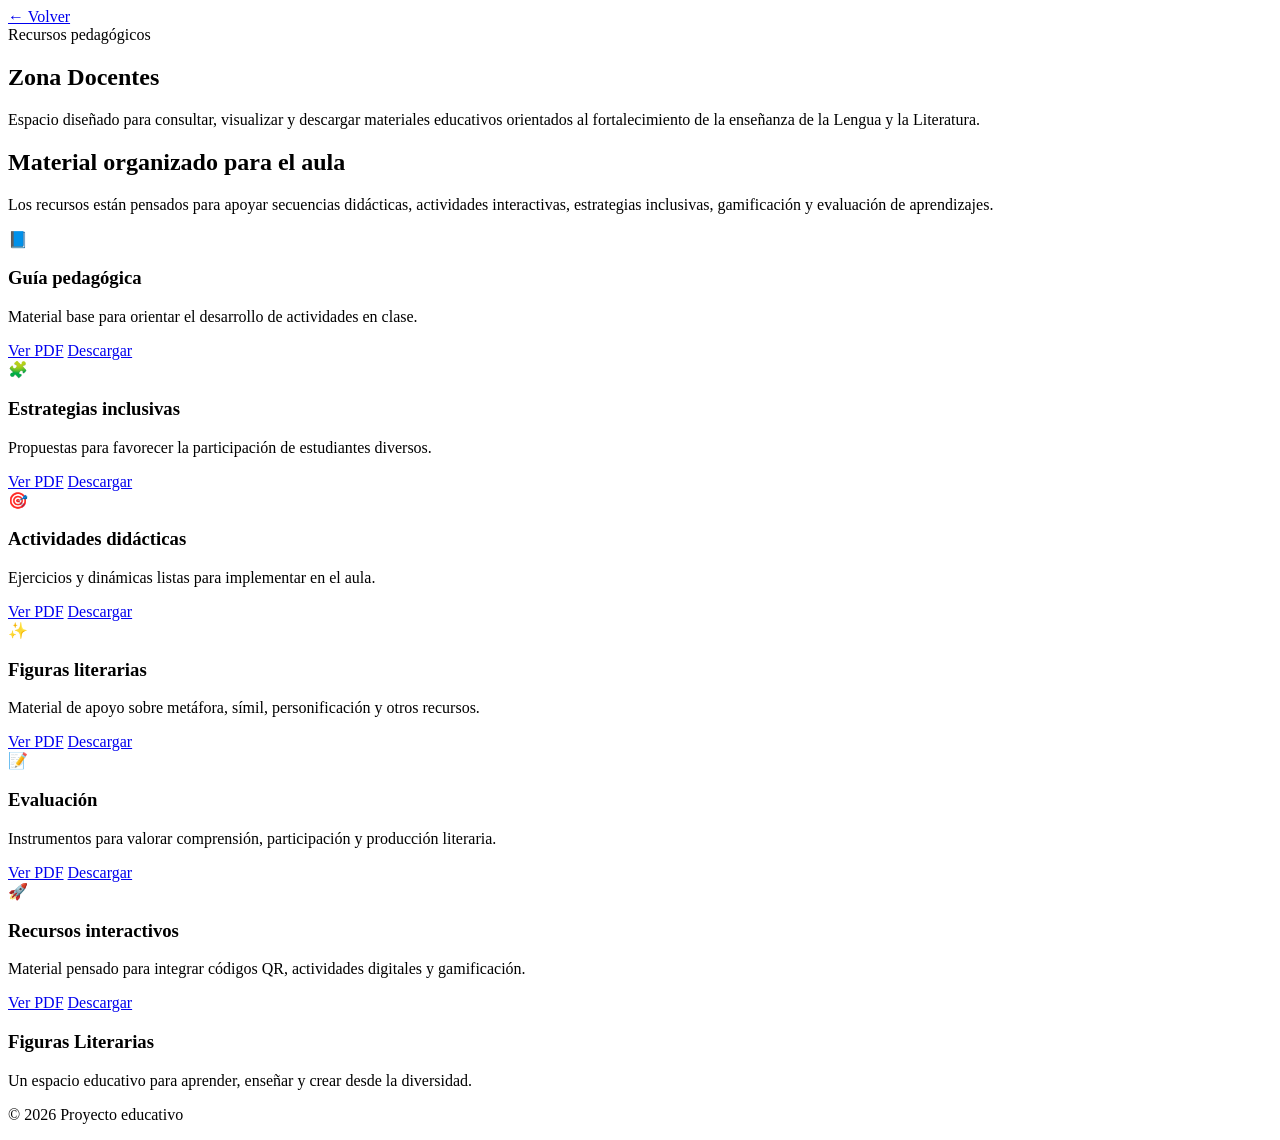
==== docentes.html @ 633327ca "Create docentes.html" ====
<!DOCTYPE html>
<html lang="es">
<head>
  <meta charset="UTF-8">
  <meta name="viewport" content="width=device-width, initial-scale=1.0">
  <title>Zona Docentes</title>
  <link rel="stylesheet" href="docentes.css">
</head>
<body>

  <header class="docentes-header">
    <a href="index.html" class="btn-volver">← Volver</a>
  </header>

  <main class="docentes-container">

    <section class="hero-docentes">
      <span class="etiqueta">Recursos pedagógicos</span>
      <h1>Zona Docentes</h1>
      <p>
        Espacio diseñado para consultar, visualizar y descargar materiales educativos
        orientados al fortalecimiento de la enseñanza de la Lengua y la Literatura.
      </p>
    </section>

    <section class="resumen-guia">
      <div>
        <h2>Material organizado para el aula</h2>
        <p>
          Los recursos están pensados para apoyar secuencias didácticas, actividades interactivas,
          estrategias inclusivas, gamificación y evaluación de aprendizajes.
        </p>
      </div>
    </section>

    <section class="recursos-grid">

      <article class="recurso-card">
        <div class="icono">📘</div>
        <h3>Guía pedagógica</h3>
        <p>Material base para orientar el desarrollo de actividades en clase.</p>
        <div class="acciones">
          <a href="archivos/guia-pedagogica.pdf" target="_blank">Ver PDF</a>
          <a href="archivos/guia-pedagogica.pdf" download>Descargar</a>
        </div>
      </article>

      <article class="recurso-card">
        <div class="icono">🧩</div>
        <h3>Estrategias inclusivas</h3>
        <p>Propuestas para favorecer la participación de estudiantes diversos.</p>
        <div class="acciones">
          <a href="archivos/estrategias-inclusivas.pdf" target="_blank">Ver PDF</a>
          <a href="archivos/estrategias-inclusivas.pdf" download>Descargar</a>
        </div>
      </article>

      <article class="recurso-card">
        <div class="icono">🎯</div>
        <h3>Actividades didácticas</h3>
        <p>Ejercicios y dinámicas listas para implementar en el aula.</p>
        <div class="acciones">
          <a href="archivos/actividades.pdf" target="_blank">Ver PDF</a>
          <a href="archivos/actividades.pdf" download>Descargar</a>
        </div>
      </article>

      <article class="recurso-card">
        <div class="icono">✨</div>
        <h3>Figuras literarias</h3>
        <p>Material de apoyo sobre metáfora, símil, personificación y otros recursos.</p>
        <div class="acciones">
          <a href="archivos/figuras-literarias.pdf" target="_blank">Ver PDF</a>
          <a href="archivos/figuras-literarias.pdf" download>Descargar</a>
        </div>
      </article>

      <article class="recurso-card">
        <div class="icono">📝</div>
        <h3>Evaluación</h3>
        <p>Instrumentos para valorar comprensión, participación y producción literaria.</p>
        <div class="acciones">
          <a href="archivos/evaluacion.pdf" target="_blank">Ver PDF</a>
          <a href="archivos/evaluacion.pdf" download>Descargar</a>
        </div>
      </article>

      <article class="recurso-card destacado">
        <div class="icono">🚀</div>
        <h3>Recursos interactivos</h3>
        <p>Material pensado para integrar códigos QR, actividades digitales y gamificación.</p>
        <div class="acciones">
          <a href="archivos/recursos-interactivos.pdf" target="_blank">Ver PDF</a>
          <a href="archivos/recursos-interactivos.pdf" download>Descargar</a>
        </div>
      </article>

    </section>

  </main>

  <footer class="footer">
    <h3>Figuras Literarias</h3>
    <p>Un espacio educativo para aprender, enseñar y crear desde la diversidad.</p>
    <p class="footer-copy">© 2026 Proyecto educativo</p>
  </footer>

</body>
</html>
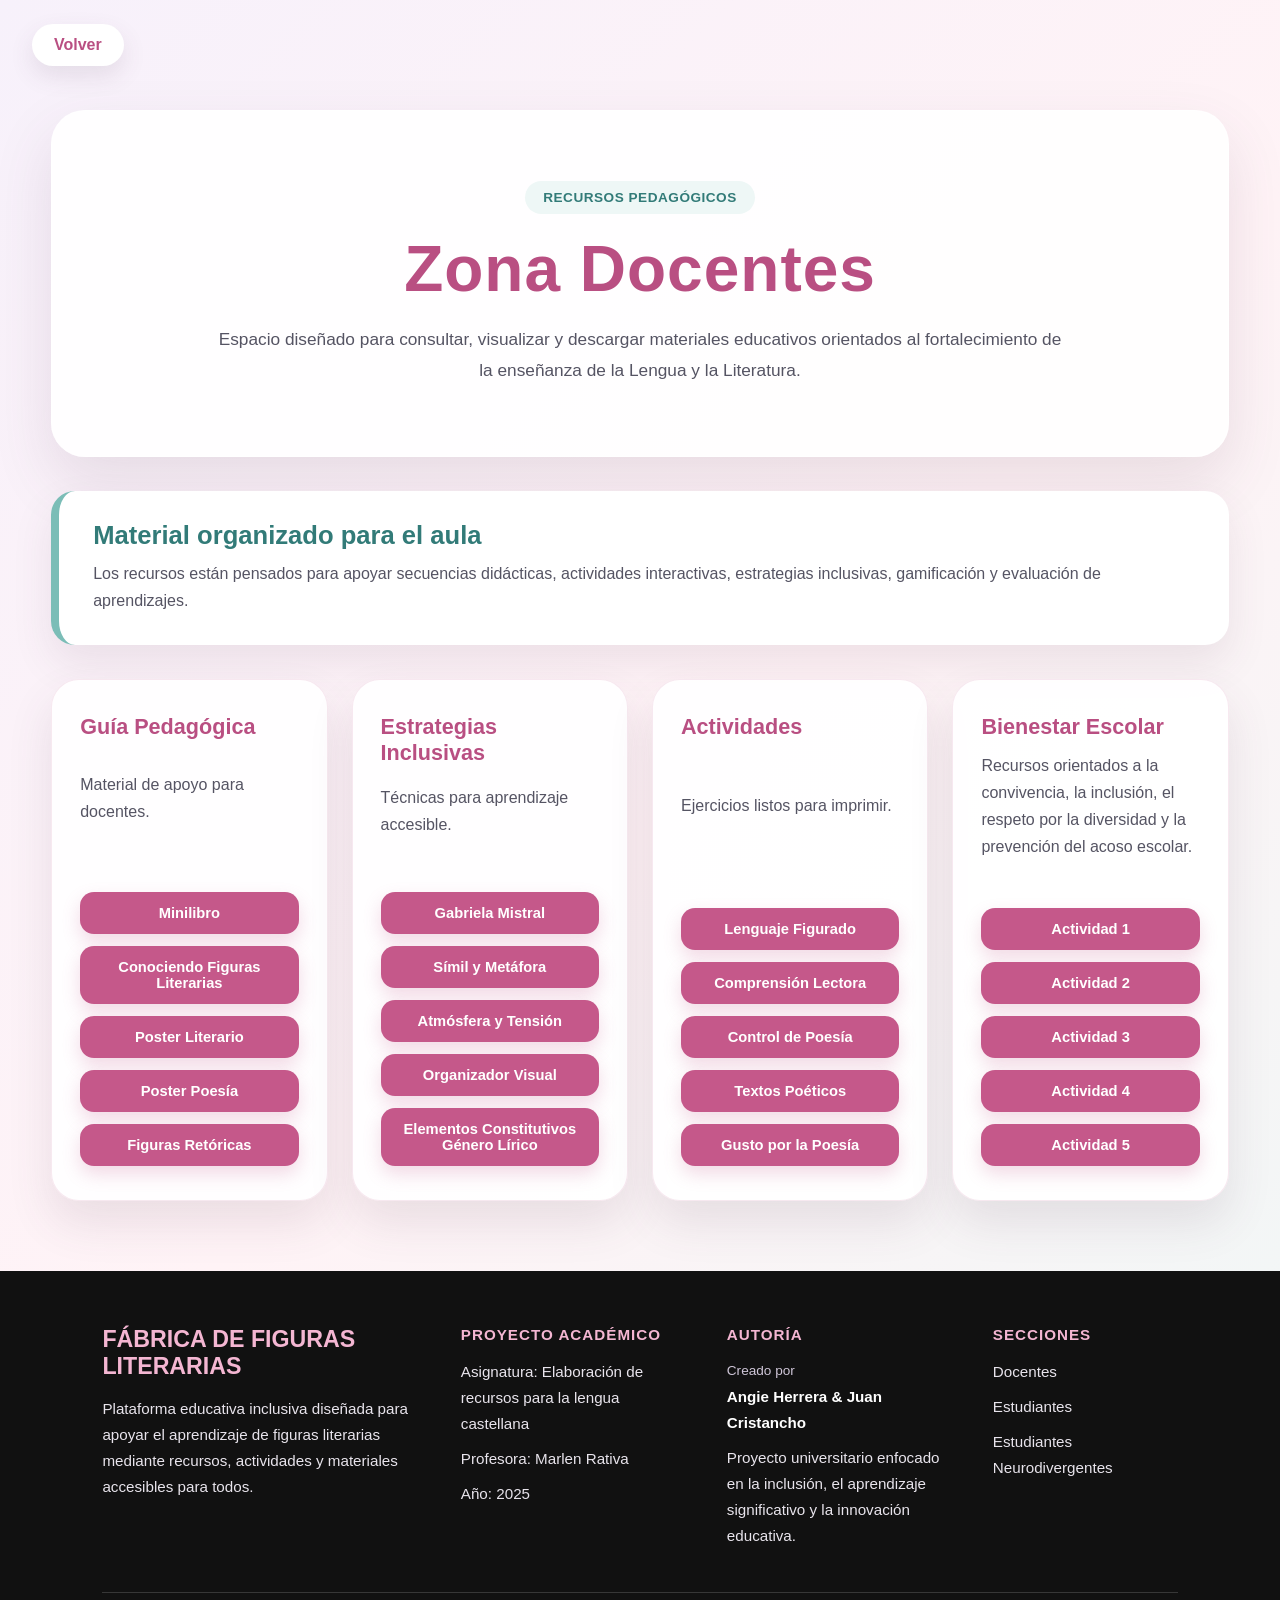
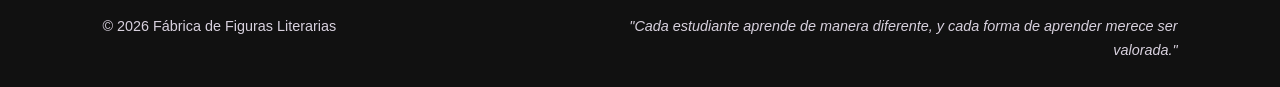
==== commit f11e4f8d: "Update docentes.html" ====
--- a/docentes.html
+++ b/docentes.html
@@ -4,12 +4,12 @@
   <meta charset="UTF-8">
   <meta name="viewport" content="width=device-width, initial-scale=1.0">
   <title>Zona Docentes</title>
-  <link rel="stylesheet" href="docentes.css">
+  <link rel="stylesheet" href="css/docentes.css">
 </head>
 <body>
 
   <header class="docentes-header">
-    <a href="index.html" class="btn-volver">← Volver</a>
+    <a href="index.html" class="btn-volver">Volver</a>
   </header>
 
   <main class="docentes-container">
@@ -32,78 +32,142 @@
         </p>
       </div>
     </section>
-
     <section class="recursos-grid">
 
-      <article class="recurso-card">
-        <div class="icono">📘</div>
-        <h3>Guía pedagógica</h3>
-        <p>Material base para orientar el desarrollo de actividades en clase.</p>
-        <div class="acciones">
-          <a href="archivos/guia-pedagogica.pdf" target="_blank">Ver PDF</a>
-          <a href="archivos/guia-pedagogica.pdf" download>Descargar</a>
+  <article class="recurso-card">
+    <h3>Guía Pedagógica</h3>
+    <p>Material de apoyo para docentes.</p>
+
+    <div class="lista-recursos">
+      <a href="archivos/minilibro.pdf" target="_blank">Minilibro</a>
+      <a href="archivos/conociendo-figuras-literarias.pdf" target="_blank">Conociendo Figuras Literarias</a>
+      <a href="archivos/poster-literario.pdf" target="_blank">Poster Literario</a>
+      <a href="archivos/poster-poesia.pdf" target="_blank">Poster Poesía</a>
+      <a href="archivos/figuras-retoricas.pdf" target="_blank">Figuras Retóricas</a>
+    </div>
+  </article>
+
+  <article class="recurso-card">
+    <h3>Estrategias Inclusivas</h3>
+    <p>Técnicas para aprendizaje accesible.</p>
+
+    <div class="lista-recursos">
+      <a href="archivos/gabriela-mistral.pdf" target="_blank">Gabriela Mistral</a>
+      <a href="archivos/simil-y-metafora.pdf" target="_blank">Símil y Metáfora</a>
+      <a href="archivos/atmosfera-y-tension.pdf" target="_blank">Atmósfera y Tensión</a>
+      <a href="archivos/organizador-visual.pdf" target="_blank">Organizador Visual</a>
+      <a href="archivos/elementos-genero-lirico.pdf" target="_blank">Elementos Constitutivos Género Lírico</a>
+    </div>
+  </article>
+
+  <article class="recurso-card">
+    <h3>Actividades</h3>
+    <p>Ejercicios listos para imprimir.</p>
+
+    <div class="lista-recursos">
+      <a href="archivos/lenguaje-figurado.pdf" target="_blank">Lenguaje Figurado</a>
+      <a href="archivos/comprension-lectora.pdf" target="_blank">Comprensión Lectora</a>
+      <a href="archivos/control-de-poesia.pdf" target="_blank">Control de Poesía</a>
+      <a href="archivos/textos-poeticos.pdf" target="_blank">Textos Poéticos</a>
+      <a href="archivos/gusto-por-la-poesia.pdf" target="_blank">Gusto por la Poesía</a>
+    </div>
+  </article>
+  <article class="recurso-card">
+    <h3>Bienestar Escolar</h3>
+    <p>
+        Recursos orientados a la convivencia, la inclusión,
+        el respeto por la diversidad y la prevención del acoso escolar.
+    </p>
+
+    <div class="lista-recursos">
+        <a href="#">Actividad 1</a>
+        <a href="#">Actividad 2</a>
+        <a href="#">Actividad 3</a>
+        <a href="#">Actividad 4</a>
+        <a href="#">Actividad 5</a>
+    </div>
+</article>
+
+</section>
+
+    </main>
+
+<footer class="footer-pro">
+
+    <div class="footer-container">
+
+        <div class="footer-column footer-main">
+
+            <h3>FÁBRICA DE FIGURAS LITERARIAS</h3>
+
+            <p>
+                Plataforma educativa inclusiva diseñada para apoyar
+                el aprendizaje de figuras literarias mediante recursos,
+                actividades y materiales accesibles para todos.
+            </p>
+
         </div>
-      </article>
 
-      <article class="recurso-card">
-        <div class="icono">🧩</div>
-        <h3>Estrategias inclusivas</h3>
-        <p>Propuestas para favorecer la participación de estudiantes diversos.</p>
-        <div class="acciones">
-          <a href="archivos/estrategias-inclusivas.pdf" target="_blank">Ver PDF</a>
-          <a href="archivos/estrategias-inclusivas.pdf" download>Descargar</a>
+        <div class="footer-column">
+
+            <h4>PROYECTO ACADÉMICO</h4>
+
+            <p>Asignatura: Elaboración de recursos para la lengua castellana</p>
+
+            <p>Profesora: Marlen Rativa</p>
+
+            <p>Año: 2025</p>
+
         </div>
-      </article>
 
-      <article class="recurso-card">
-        <div class="icono">🎯</div>
-        <h3>Actividades didácticas</h3>
-        <p>Ejercicios y dinámicas listas para implementar en el aula.</p>
-        <div class="acciones">
-          <a href="archivos/actividades.pdf" target="_blank">Ver PDF</a>
-          <a href="archivos/actividades.pdf" download>Descargar</a>
+        <div class="footer-column">
+
+            <h4>AUTORÍA</h4>
+
+            <p class="footer-label">Creado por</p>
+
+            <p class="authors">
+                Angie Herrera & Juan Cristancho
+            </p>
+
+            <p>
+                
+                Proyecto universitario enfocado en la inclusión,
+                el aprendizaje significativo y la innovación educativa.
+            </p>
+
         </div>
-      </article>
 
-      <article class="recurso-card">
-        <div class="icono">✨</div>
-        <h3>Figuras literarias</h3>
-        <p>Material de apoyo sobre metáfora, símil, personificación y otros recursos.</p>
-        <div class="acciones">
-          <a href="archivos/figuras-literarias.pdf" target="_blank">Ver PDF</a>
-          <a href="archivos/figuras-literarias.pdf" download>Descargar</a>
+        <div class="footer-column">
+
+            <h4>SECCIONES</h4>
+
+            <a href="docentes.html">Docentes</a>
+
+            <a href="estudiantes.html">Estudiantes</a>
+
+            <a href="neurodivergente.html">
+                Estudiantes Neurodivergentes
+            </a>
+
         </div>
-      </article>
 
-      <article class="recurso-card">
-        <div class="icono">📝</div>
-        <h3>Evaluación</h3>
-        <p>Instrumentos para valorar comprensión, participación y producción literaria.</p>
-        <div class="acciones">
-          <a href="archivos/evaluacion.pdf" target="_blank">Ver PDF</a>
-          <a href="archivos/evaluacion.pdf" download>Descargar</a>
-        </div>
-      </article>
+    </div>
 
-      <article class="recurso-card destacado">
-        <div class="icono">🚀</div>
-        <h3>Recursos interactivos</h3>
-        <p>Material pensado para integrar códigos QR, actividades digitales y gamificación.</p>
-        <div class="acciones">
-          <a href="archivos/recursos-interactivos.pdf" target="_blank">Ver PDF</a>
-          <a href="archivos/recursos-interactivos.pdf" download>Descargar</a>
-        </div>
-      </article>
+    <div class="footer-bottom">
 
-    </section>
+        <p>
+            © 2026 Fábrica de Figuras Literarias
+        </p>
 
-  </main>
+        <p>
+            "Cada estudiante aprende de manera diferente, y cada forma de aprender merece ser valorada."
+        </p>
 
-  <footer class="footer">
-    <h3>Figuras Literarias</h3>
-    <p>Un espacio educativo para aprender, enseñar y crear desde la diversidad.</p>
-    <p class="footer-copy">© 2026 Proyecto educativo</p>
-  </footer>
+    </div>
+
+</footer>
+
 
 </body>
 </html>
--- a/css/docentes.css
+++ b/css/docentes.css
@@ -0,0 +1,324 @@
+* {
+  margin: 0;
+  padding: 0;
+  box-sizing: border-box;
+}
+
+body {
+  font-family: 'Segoe UI', sans-serif;
+  background: linear-gradient(135deg, #f7f1fb, #fff3f6, #eef7f6);
+  color: #34343f;
+  min-height: 100vh;
+}
+
+.docentes-header {
+  padding: 24px 32px;
+}
+
+.btn-volver {
+  display: inline-block;
+  text-decoration: none;
+  background: #ffffff;
+  color: #b94f82;
+  padding: 12px 22px;
+  border-radius: 999px;
+  font-weight: 700;
+  box-shadow: 0 10px 25px rgba(88, 62, 91, 0.12);
+  transition: all 0.3s ease;
+}
+
+.btn-volver:hover {
+  transform: translateY(-3px);
+  background: #b94f82;
+  color: #ffffff;
+}
+
+.docentes-container {
+  width: min(1180px, 92%);
+  margin: 20px auto 70px;
+}
+
+.hero-docentes {
+  background: rgba(255, 255, 255, 0.88);
+  border-radius: 34px;
+  padding: 70px 50px;
+  text-align: center;
+  box-shadow: 0 25px 60px rgba(91, 63, 89, 0.13);
+  border: 1px solid rgba(255, 255, 255, 0.8);
+}
+
+.etiqueta {
+  display: inline-block;
+  background: #eef7f6;
+  color: #327b78;
+  padding: 9px 18px;
+  border-radius: 999px;
+  font-size: 0.85rem;
+  font-weight: 800;
+  margin-bottom: 18px;
+  letter-spacing: 0.5px;
+  text-transform: uppercase;
+}
+
+.hero-docentes h1 {
+  font-size: clamp(2.3rem, 5vw, 4.4rem);
+  color: #b94f82;
+  margin-bottom: 18px;
+  letter-spacing: 1px;
+}
+
+.hero-docentes p {
+  max-width: 850px;
+  margin: 0 auto;
+  font-size: 1.08rem;
+  line-height: 1.8;
+  color: #555463;
+}
+
+.resumen-guia {
+  margin: 34px 0;
+  background: #ffffff;
+  border-left: 8px solid #7bbdb7;
+  border-radius: 24px;
+  padding: 30px 34px;
+  box-shadow: 0 18px 40px rgba(91, 63, 89, 0.1);
+}
+
+.resumen-guia h2 {
+  color: #327b78;
+  margin-bottom: 10px;
+  font-size: 1.6rem;
+}
+
+.resumen-guia p {
+  color: #555463;
+  line-height: 1.7;
+}
+
+.recursos-grid {
+  display: grid;
+  grid-template-columns: repeat(4, 1fr);
+  gap: 24px;
+}
+
+.recurso-card {
+  background: rgba(255, 255, 255, 0.92);
+  border-radius: 28px;
+  padding: 34px 28px;
+  min-height: 310px;
+  display: flex;
+  flex-direction: column;
+  justify-content: space-between;
+  box-shadow: 0 22px 45px rgba(91, 63, 89, 0.12);
+  border: 1px solid rgba(185, 79, 130, 0.12);
+  transition: all 0.3s ease;
+}
+
+.recurso-card:hover {
+  transform: translateY(-8px);
+  box-shadow: 0 28px 55px rgba(91, 63, 89, 0.18);
+  border-color: rgba(185, 79, 130, 0.35);
+}
+
+.recurso-card.destacado {
+  background: linear-gradient(145deg, #ffffff, #eef7f6);
+  border: 1px solid rgba(50, 123, 120, 0.25);
+}
+
+.icono {
+  width: 58px;
+  height: 58px;
+  display: grid;
+  place-items: center;
+  background: #fff3f6;
+  border-radius: 18px;
+  font-size: 1.9rem;
+  margin-bottom: 18px;
+}
+
+.recurso-card h3 {
+  color: #b94f82;
+  font-size: 1.35rem;
+  margin-bottom: 12px;
+}
+
+.recurso-card p {
+  color: #555463;
+  line-height: 1.7;
+  margin-bottom: 26px;
+}
+
+.acciones {
+  display: flex;
+  gap: 12px;
+  flex-wrap: wrap;
+}
+
+.acciones a {
+  flex: 1;
+  text-align: center;
+  text-decoration: none;
+  background: #b94f82;
+  color: white;
+  padding: 12px 14px;
+  border-radius: 14px;
+  font-weight: 800;
+  font-size: 0.9rem;
+  transition: all 0.3s ease;
+}
+
+.acciones a:nth-child(2) {
+  background: #327b78;
+}
+
+.acciones a:hover {
+  transform: translateY(-3px);
+  filter: brightness(1.08);
+}
+
+@media (max-width: 1100px) {
+  .recursos-grid {
+    grid-template-columns: repeat(2, 1fr);
+  }
+}
+
+@media (max-width: 650px) {
+  .recursos-grid {
+    grid-template-columns: 1fr;
+  }
+}
+
+.footer-pro {
+  background: #111111;
+  color: #ffffff;
+  padding: 55px 8% 25px;
+  margin-top: 70px;
+}
+
+.footer-container {
+  display: grid;
+  grid-template-columns: 1.4fr 1fr 1fr 0.8fr;
+  gap: 35px;
+  max-width: 1200px;
+  margin: 0 auto;
+}
+
+.footer-column h3 {
+  color: #f4b6d2;
+  font-size: 1.45rem;
+  margin-bottom: 16px;
+}
+
+.footer-column h4 {
+  color: #f4b6d2;
+  font-size: 0.95rem;
+  margin-bottom: 16px;
+  letter-spacing: 1px;
+}
+
+.footer-column p,
+.footer-column a {
+  color: #e8e4ec;
+  font-size: 0.95rem;
+  line-height: 1.7;
+  margin-bottom: 9px;
+}
+
+.footer-column a {
+  display: block;
+  text-decoration: none;
+  transition: 0.3s ease;
+}
+
+.footer-column a:hover {
+  color: #ffffff;
+  transform: translateX(5px);
+}
+
+.footer-main p {
+  max-width: 360px;
+}
+
+.footer-label {
+  color: #cfc6d8 !important;
+  font-size: 0.85rem !important;
+  margin-bottom: 2px !important;
+}
+
+.authors {
+  color: #ffffff !important;
+  font-weight: 800;
+}
+
+.footer-bottom {
+  max-width: 1200px;
+  margin: 35px auto 0;
+  padding-top: 22px;
+  border-top: 1px solid rgba(255, 255, 255, 0.16);
+  display: flex;
+  justify-content: space-between;
+  gap: 24px;
+}
+
+.footer-bottom p {
+  color: #d8d1de;
+  font-size: 0.9rem;
+  line-height: 1.6;
+}
+
+.footer-bottom p:last-child {
+  max-width: 560px;
+  text-align: right;
+  font-style: italic;
+}
+
+@media (max-width: 950px) {
+  .footer-container {
+    grid-template-columns: repeat(2, 1fr);
+    
+  }
+
+  .footer-bottom {
+    flex-direction: column;
+  }
+
+  .footer-bottom p:last-child {
+    text-align: left;
+  }
+}
+
+@media (max-width: 620px) {
+  .footer-pro {
+    padding: 45px 7% 24px;
+  }
+
+  .footer-container {
+    grid-template-columns: 1fr;
+  }
+}
+
+.lista-recursos {
+  display: flex;
+  flex-direction: column;
+  gap: 12px;
+  margin-top: 22px;
+}
+
+.lista-recursos a {
+  display: block;
+  text-align: center;
+  text-decoration: none;
+  background: #c5588a;
+  color: #ffffff;
+  padding: 13px 16px;
+  border-radius: 14px;
+  font-weight: 800;
+  font-size: 0.92rem;
+  box-shadow: 0 8px 18px rgba(197, 88, 138, 0.22);
+  transition: all 0.3s ease;
+}
+
+.lista-recursos a:hover {
+  background: #a94774;
+  transform: translateY(-3px);
+}
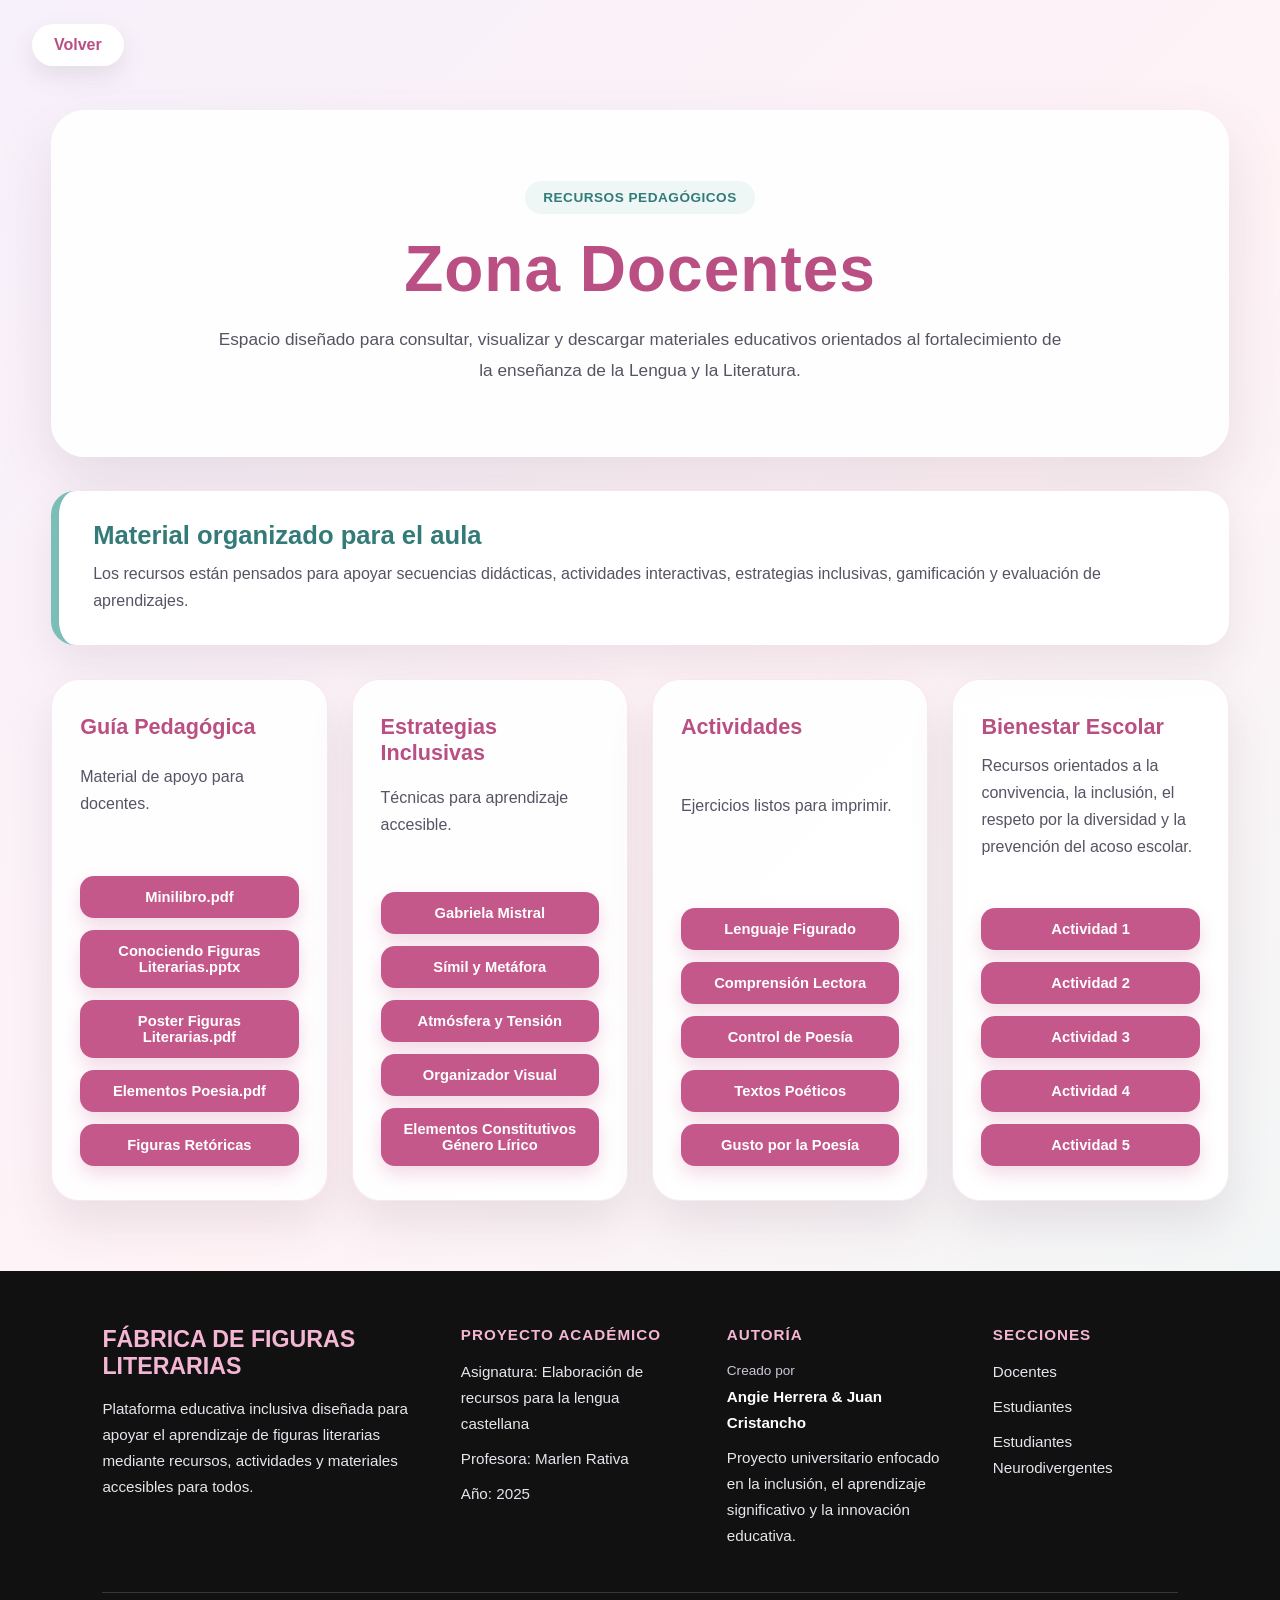
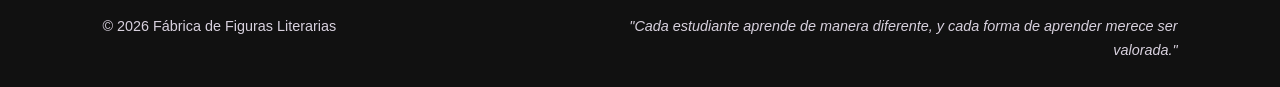
==== commit 5cfcd054: "Update docentes.html" ====
--- a/docentes.html
+++ b/docentes.html
@@ -39,11 +39,11 @@
     <p>Material de apoyo para docentes.</p>
 
     <div class="lista-recursos">
-      <a href="archivos/minilibro.pdf" target="_blank">Minilibro</a>
-      <a href="archivos/conociendo-figuras-literarias.pdf" target="_blank">Conociendo Figuras Literarias</a>
-      <a href="archivos/poster-literario.pdf" target="_blank">Poster Literario</a>
-      <a href="archivos/poster-poesia.pdf" target="_blank">Poster Poesía</a>
-      <a href="archivos/figuras-retoricas.pdf" target="_blank">Figuras Retóricas</a>
+      <a href="recursos/docentes/minilibro-lenguaje-figurado.pdf" target="_blank">Minilibro.pdf</a>
+      <a href="recursos/docentes/conociendo-figuras-literarias.pptx" target="_blank">Conociendo Figuras Literarias.pptx</a>
+      <a href="recursos/docentes/las-figuras-literarias-poster.pdf" target="_blank">Poster Figuras Literarias.pdf</a>
+      <a href="recursos/docentes/poster-elementos-de-la-poesia.pdf" target="_blank">Elementos Poesia.pdf</a>
+      <a href="recursos/docentes/posters-las-figuras-retoricas.pdf" target="_blank">Figuras Retóricas</a>
     </div>
   </article>
 
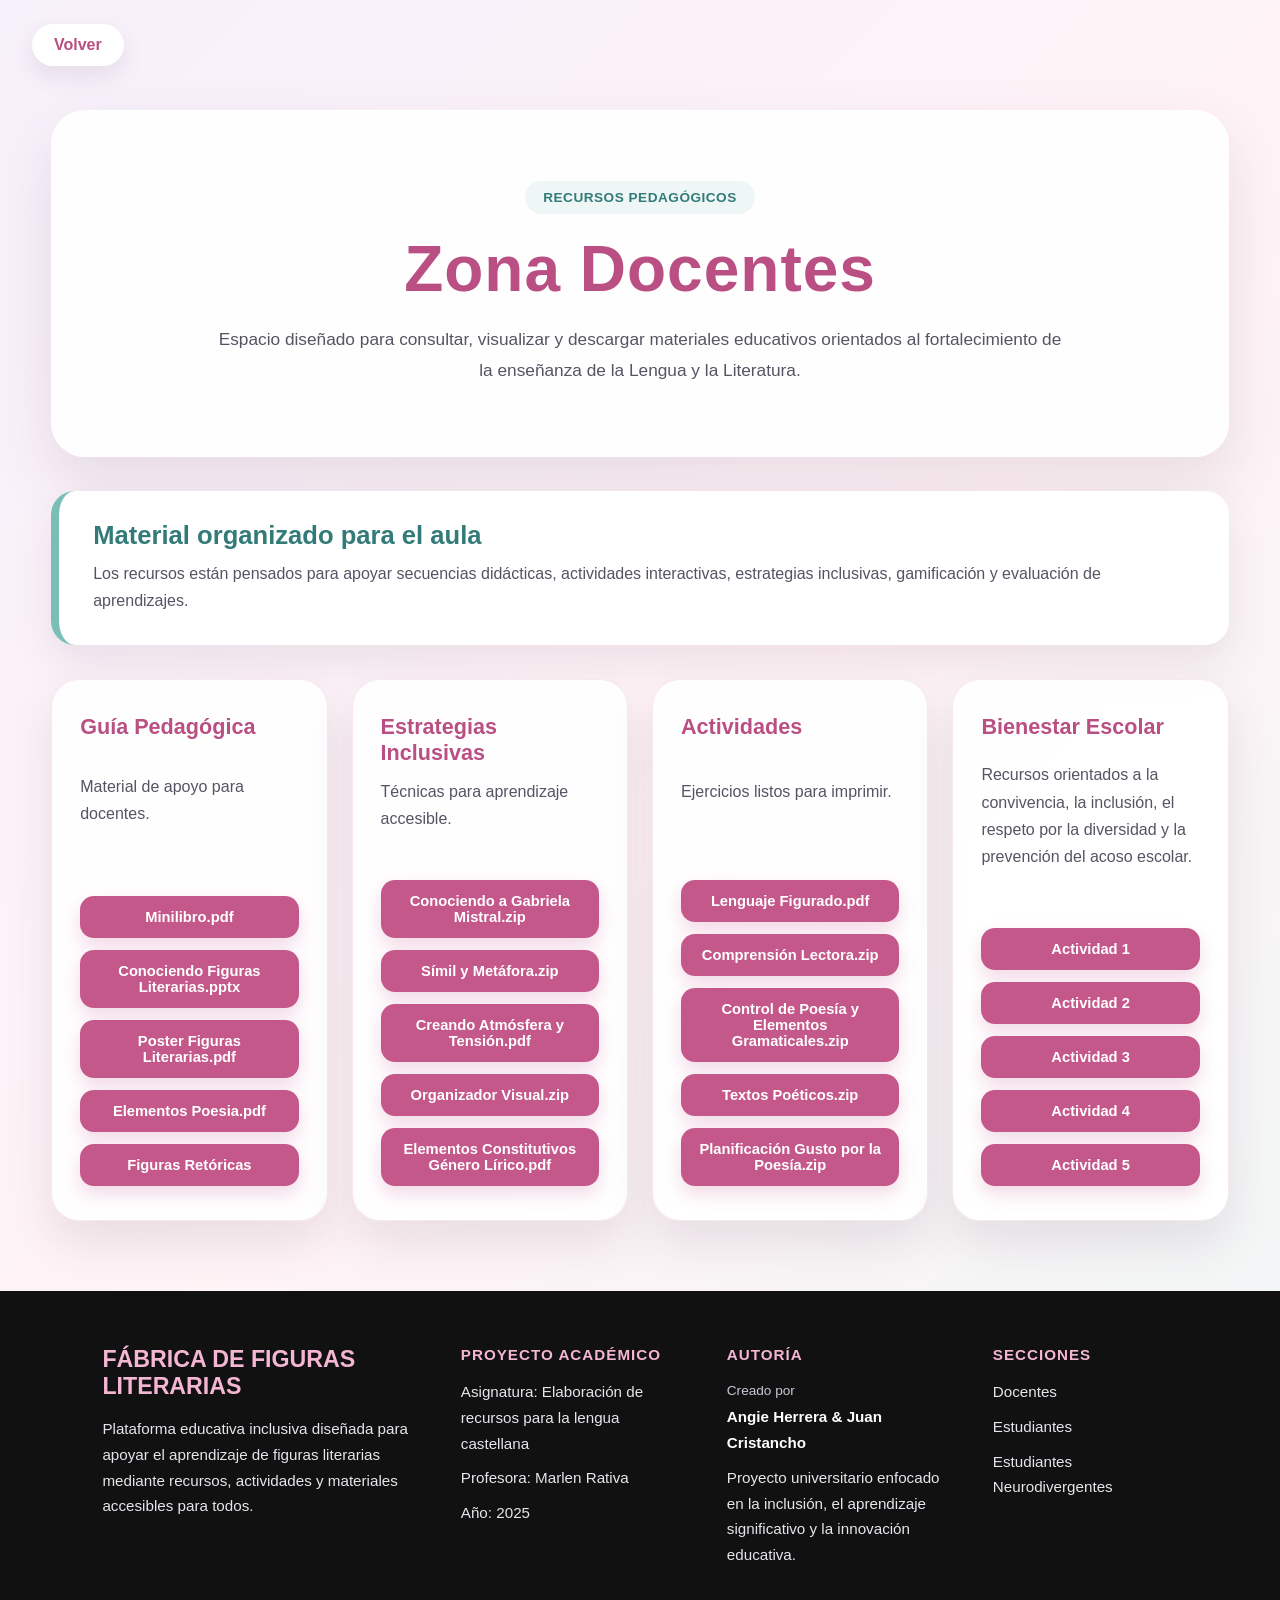
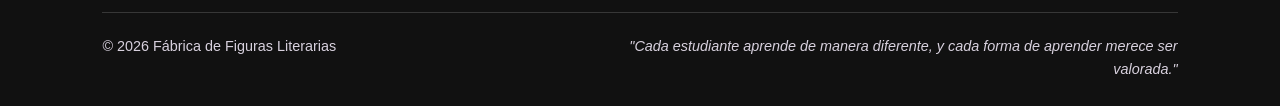
==== commit a690928e: "Update docentes.html" ====
--- a/docentes.html
+++ b/docentes.html
@@ -52,11 +52,11 @@
     <p>Técnicas para aprendizaje accesible.</p>
 
     <div class="lista-recursos">
-      <a href="archivos/gabriela-mistral.pdf" target="_blank">Gabriela Mistral</a>
-      <a href="archivos/simil-y-metafora.pdf" target="_blank">Símil y Metáfora</a>
-      <a href="archivos/atmosfera-y-tension.pdf" target="_blank">Atmósfera y Tensión</a>
-      <a href="archivos/organizador-visual.pdf" target="_blank">Organizador Visual</a>
-      <a href="archivos/elementos-genero-lirico.pdf" target="_blank">Elementos Constitutivos Género Lírico</a>
+      <a href="recursos/docentes/GT-conociendo-a-gabriela-mistral.zip" target="_blank">Conociendo a Gabriela Mistral.zip</a>
+      <a href="recursos/docentes/GT-simil-y-metafora.zip" target="_blank">Símil y Metáfora.zip</a>
+      <a href="recursos/docentes/GT-diferenciada-creacion-de-atmosfera-y-tension.pdf" target="_blank">Creando Atmósfera y Tensión.pdf</a>
+      <a href="recursos/docentes/organizador-visual.zip" target="_blank">Organizador Visual.zip</a>
+      <a href="recursos/docentes/ticket-de-salida-elementos-constitutivos-genero-lirico.pdf" target="_blank">Elementos Constitutivos Género Lírico.pdf</a>
     </div>
   </article>
 
@@ -65,11 +65,11 @@
     <p>Ejercicios listos para imprimir.</p>
 
     <div class="lista-recursos">
-      <a href="archivos/lenguaje-figurado.pdf" target="_blank">Lenguaje Figurado</a>
-      <a href="archivos/comprension-lectora.pdf" target="_blank">Comprensión Lectora</a>
-      <a href="archivos/control-de-poesia.pdf" target="_blank">Control de Poesía</a>
-      <a href="archivos/textos-poeticos.pdf" target="_blank">Textos Poéticos</a>
-      <a href="archivos/gusto-por-la-poesia.pdf" target="_blank">Gusto por la Poesía</a>
+      <a href="recursos/docentes/beginning-asking-questions.zip" target="_blank">Lenguaje Figurado.pdf</a>
+      <a href="recursos/docentes/comprension-de-lectura-figuras-literarias-poesia.zip" target="_blank">Comprensión Lectora.zip</a>
+      <a href="recursos/docentes/-control-poesia-y-elementos-gramaticales.zip" target="_blank">Control de Poesía y Elementos Gramaticales.zip</a>
+      <a href="recursos/docentes/pack-lenguaje-textos-poeticos-.zip" target="_blank">Textos Poéticos.zip</a>
+      <a href="recursos/docentes/planificacion-desarrollar-el-gusto-por-la-poesia.zip" target="_blank">Planificación Gusto por la Poesía.zip</a>
     </div>
   </article>
   <article class="recurso-card">
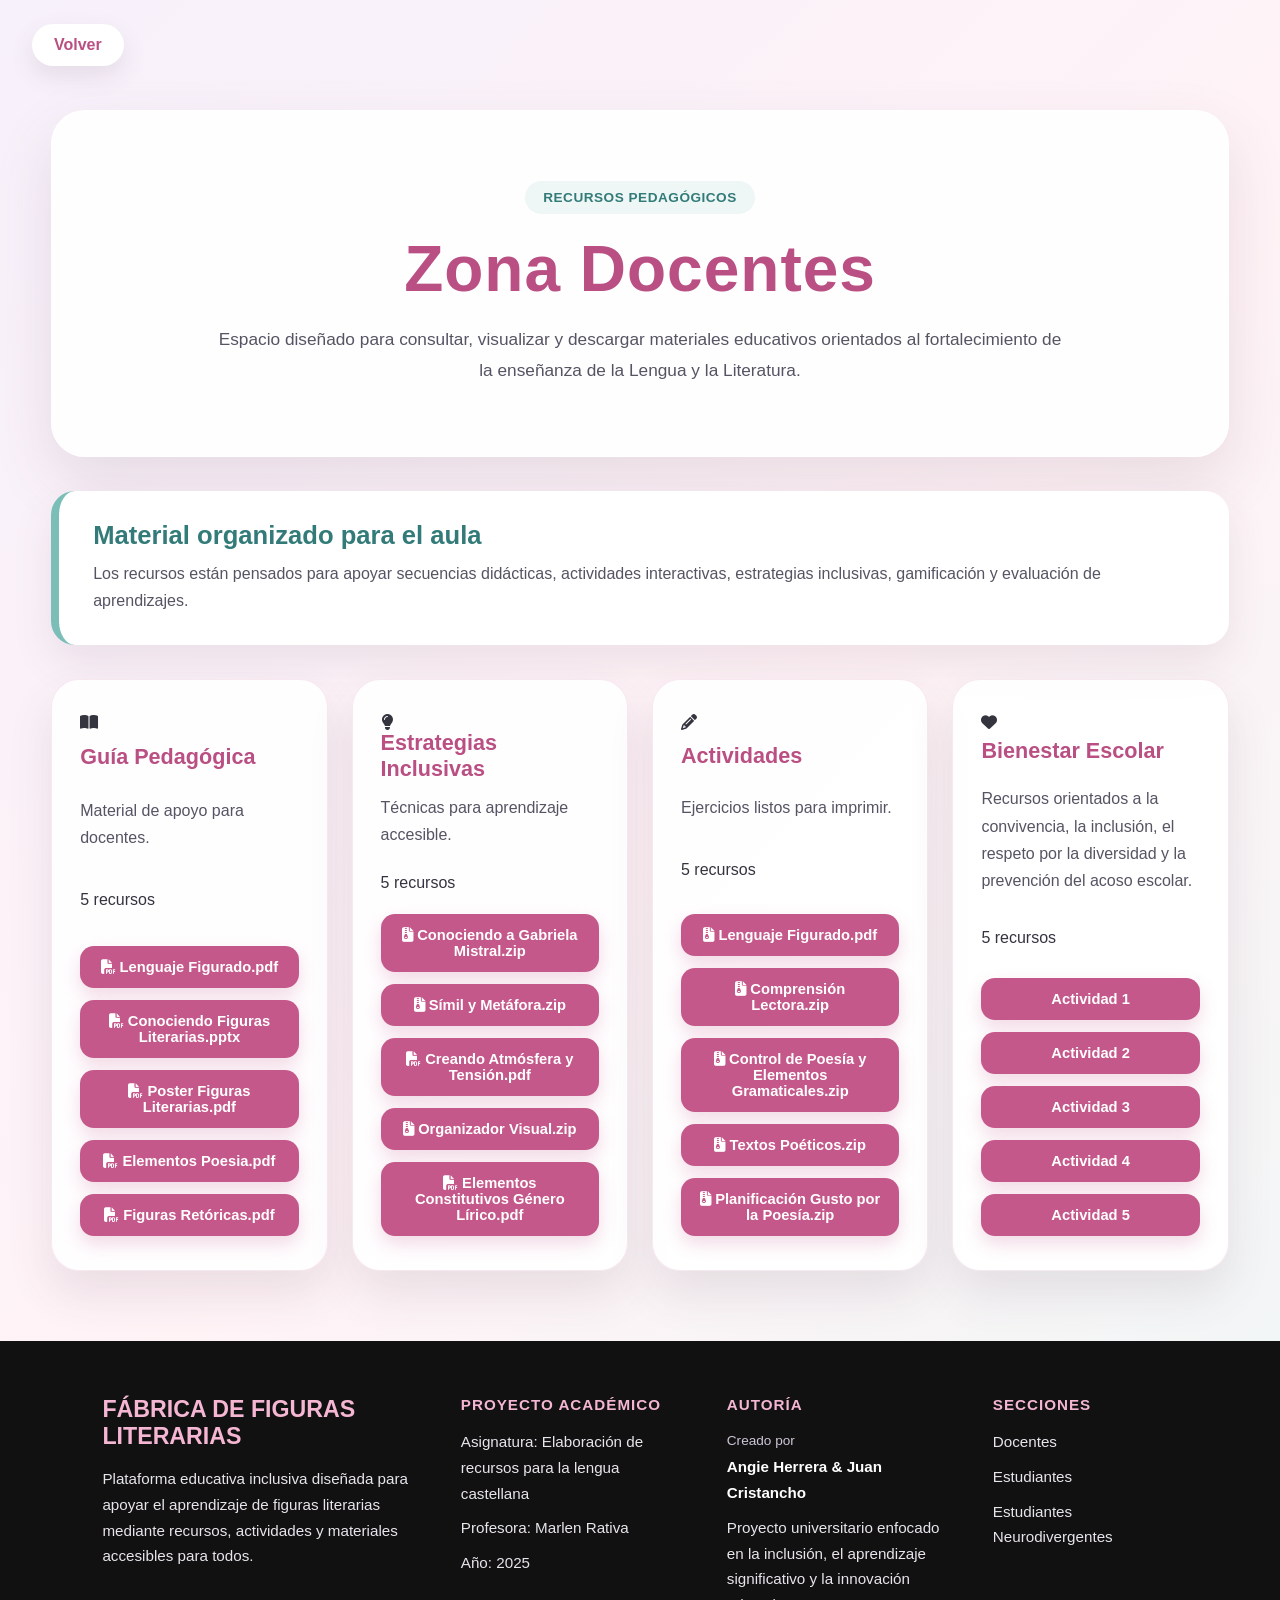
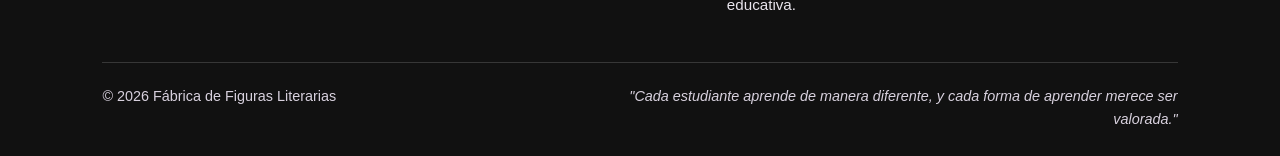
==== commit 5d4c0d66: "Update docentes.html" ====
--- a/docentes.html
+++ b/docentes.html
@@ -5,6 +5,8 @@
   <meta name="viewport" content="width=device-width, initial-scale=1.0">
   <title>Zona Docentes</title>
   <link rel="stylesheet" href="css/docentes.css">
+  <link rel="stylesheet"
+    href="https://cdnjs.cloudflare.com/ajax/libs/font-awesome/6.5.1/css/all.min.css">
 </head>
 <body>
 
@@ -35,49 +37,103 @@
     <section class="recursos-grid">
 
   <article class="recurso-card">
+    <i class="fa-solid fa-book-open"></i>
     <h3>Guía Pedagógica</h3>
     <p>Material de apoyo para docentes.</p>
-
-    <div class="lista-recursos">
-      <a href="recursos/docentes/minilibro-lenguaje-figurado.pdf" target="_blank">Minilibro.pdf</a>
-      <a href="recursos/docentes/conociendo-figuras-literarias.pptx" target="_blank">Conociendo Figuras Literarias.pptx</a>
-      <a href="recursos/docentes/las-figuras-literarias-poster.pdf" target="_blank">Poster Figuras Literarias.pdf</a>
-      <a href="recursos/docentes/poster-elementos-de-la-poesia.pdf" target="_blank">Elementos Poesia.pdf</a>
-      <a href="recursos/docentes/posters-las-figuras-retoricas.pdf" target="_blank">Figuras Retóricas</a>
+    <span class="contador">5 recursos</span>
+
+    <div class="lista-recursos">
+        <a href="recursos/docentes/minilibro-lenguaje-figurado.pdf" class="pdf">
+            <i class="fa-solid fa-file-pdf"></i>
+            Lenguaje Figurado.pdf
+        </a>
+        <a href="recursos/docentes/conociendo-figuras-literarias.pptx" class="pdf">
+            <i class="fa-solid fa-file-pdf"></i>
+            Conociendo Figuras Literarias.pptx
+        </a>
+        <a href="recursos/docentes/las-figuras-literarias-poster.pdf" class="pdf">
+            <i class="fa-solid fa-file-pdf"></i>
+            Poster Figuras Literarias.pdf
+        </a>
+        <a href="recursos/docentes/poster-elementos-de-la-poesia.pdf" class="pdf">
+            <i class="fa-solid fa-file-pdf"></i>
+            Elementos Poesia.pdf
+        </a>
+        <a href="recursos/docentes/posters-las-figuras-retoricas.pdf" class="pdf">
+            <i class="fa-solid fa-file-pdf"></i>
+            Figuras Retóricas.pdf
+        </a>
     </div>
   </article>
 
   <article class="recurso-card">
+    <i class="fa-solid fa-lightbulb"></i>
     <h3>Estrategias Inclusivas</h3>
     <p>Técnicas para aprendizaje accesible.</p>
-
-    <div class="lista-recursos">
-      <a href="recursos/docentes/GT-conociendo-a-gabriela-mistral.zip" target="_blank">Conociendo a Gabriela Mistral.zip</a>
-      <a href="recursos/docentes/GT-simil-y-metafora.zip" target="_blank">Símil y Metáfora.zip</a>
-      <a href="recursos/docentes/GT-diferenciada-creacion-de-atmosfera-y-tension.pdf" target="_blank">Creando Atmósfera y Tensión.pdf</a>
-      <a href="recursos/docentes/organizador-visual.zip" target="_blank">Organizador Visual.zip</a>
-      <a href="recursos/docentes/ticket-de-salida-elementos-constitutivos-genero-lirico.pdf" target="_blank">Elementos Constitutivos Género Lírico.pdf</a>
+    <span class="contador">5 recursos</span>
+
+    <div class="lista-recursos">
+        <a href="recursos/docentes/GT-conociendo-a-gabriela-mistral.zip" class="zip">
+            <i class="fa-solid fa-file-zipper"></i>
+            Conociendo a Gabriela Mistral.zip
+        </a>
+        <a href="recursos/docentes/GT-simil-y-metafora.zip" class="zip">
+            <i class="fa-solid fa-file-zipper"></i>
+            Símil y Metáfora.zip
+        </a>
+        <a href="recursos/docentes/GT-diferenciada-creacion-de-atmosfera-y-tension.pdf" class="pdf">
+            <i class="fa-solid fa-file-pdf"></i>
+            Creando Atmósfera y Tensión.pdf
+        </a>
+        <a href="recursos/docentes/organizador-visual.zip" class="zip">
+            <i class="fa-solid fa-file-zipper"></i>
+            Organizador Visual.zip
+        </a>
+        <a href="recursos/docentes/ticket-de-salida-elementos-constitutivos-genero-lirico.pdf" class="pdf">
+            <i class="fa-solid fa-file-pdf"></i>
+            Elementos Constitutivos Género Lírico.pdf
+        </a>
     </div>
   </article>
 
   <article class="recurso-card">
+    <i class="fa-solid fa-pencil"></i>
     <h3>Actividades</h3>
     <p>Ejercicios listos para imprimir.</p>
-
-    <div class="lista-recursos">
-      <a href="recursos/docentes/beginning-asking-questions.zip" target="_blank">Lenguaje Figurado.pdf</a>
-      <a href="recursos/docentes/comprension-de-lectura-figuras-literarias-poesia.zip" target="_blank">Comprensión Lectora.zip</a>
-      <a href="recursos/docentes/-control-poesia-y-elementos-gramaticales.zip" target="_blank">Control de Poesía y Elementos Gramaticales.zip</a>
-      <a href="recursos/docentes/pack-lenguaje-textos-poeticos-.zip" target="_blank">Textos Poéticos.zip</a>
-      <a href="recursos/docentes/planificacion-desarrollar-el-gusto-por-la-poesia.zip" target="_blank">Planificación Gusto por la Poesía.zip</a>
+    <span class="contador">5 recursos</span>
+
+    <div class="lista-recursos">
+        <a href="recursos/docentes/beginning-asking-questions.zip" class="zip">
+            <i class="fa-solid fa-file-zipper"></i>
+            Lenguaje Figurado.pdf
+        </a>
+        <a href="recursos/docentes/comprension-de-lectura-figuras-literarias-poesia.zip" class="zip">
+            <i class="fa-solid fa-file-zipper"></i>
+            Comprensión Lectora.zip
+        </a>
+        <a href="recursos/docentes/-control-poesia-y-elementos-gramaticales.zip" class="zip">
+            <i class="fa-solid fa-file-zipper"></i>
+            Control de Poesía y Elementos Gramaticales.zip
+        </a>
+        <a href="recursos/docentes/pack-lenguaje-textos-poeticos-.zip" class="zip">
+            <i class="fa-solid fa-file-zipper"></i>
+            Textos Poéticos.zip
+        </a>
+        <a href="recursos/docentes/planificacion-desarrollar-el-gusto-por-la-poesia.zip" class="zip">
+            <i class="fa-solid fa-file-zipper"></i>
+            Planificación Gusto por la Poesía.zip
+        </a>
     </div>
   </article>
   <article class="recurso-card">
+    <i class="fa-solid fa-heart"></i>
     <h3>Bienestar Escolar</h3>
     <p>
         Recursos orientados a la convivencia, la inclusión,
         el respeto por la diversidad y la prevención del acoso escolar.
     </p>
+    <span class="contador">5 recursos</span>
+    
 
     <div class="lista-recursos">
         <a href="#">Actividad 1</a>
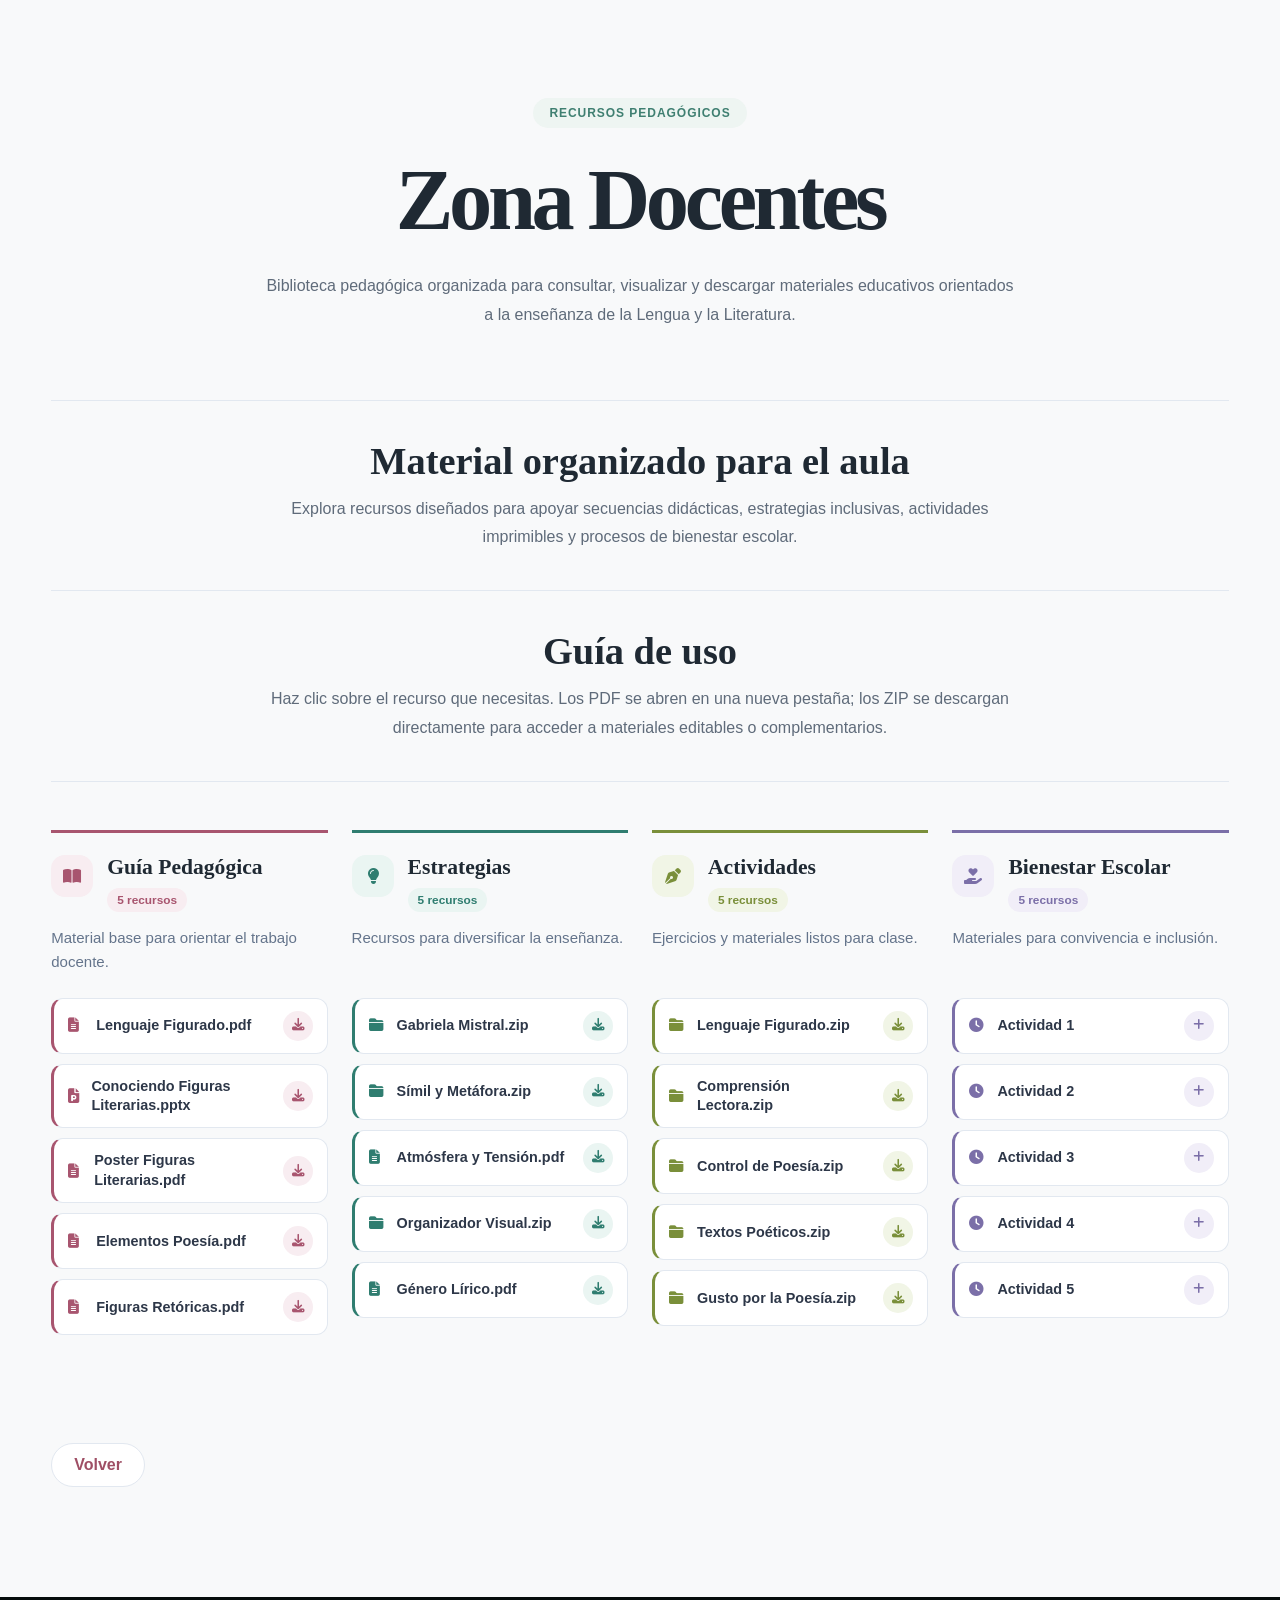
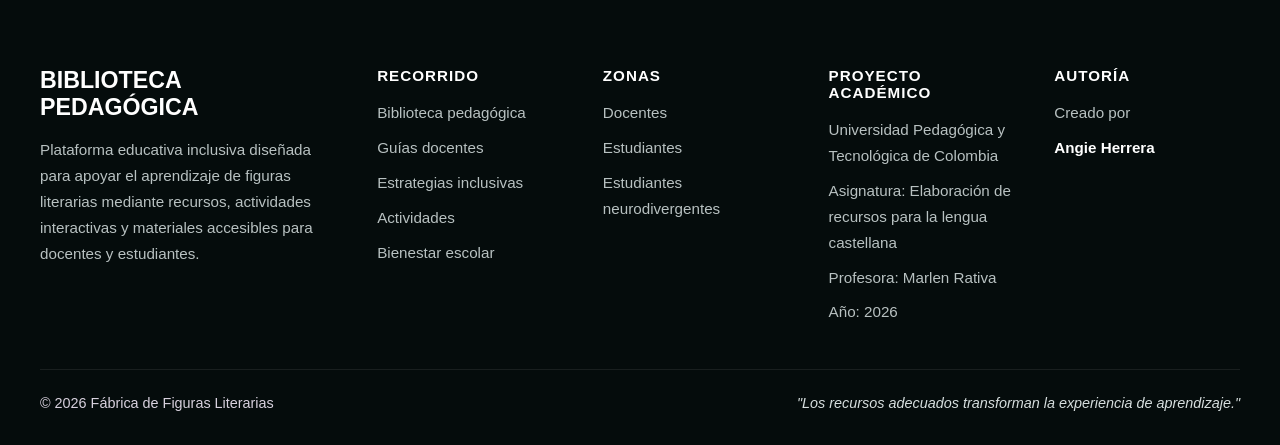
==== commit 0254481e: "Update docentes.html" ====
--- a/docentes.html
+++ b/docentes.html
@@ -10,169 +10,239 @@
 </head>
 <body>
 
+    <main class="docentes-container">
+
+  <section class="hero-docentes" id="hero">
+    <span class="etiqueta">Recursos pedagógicos</span>
+    <h1>Zona Docentes</h1>
+    <p>
+      Biblioteca pedagógica organizada para consultar, visualizar y descargar
+      materiales educativos orientados a la enseñanza de la Lengua y la Literatura.
+    </p>
+  </section>
+
+  <section class="intro-docentes">
+    <h2>Material organizado para el aula</h2>
+    <p>
+      Explora recursos diseñados para apoyar secuencias didácticas, estrategias inclusivas,
+      actividades imprimibles y procesos de bienestar escolar.
+    </p>
+  </section>
+
+  <section class="guia-uso">
+    <h2>Guía de uso</h2>
+    <p>
+      Haz clic sobre el recurso que necesitas. Los PDF se abren en una nueva pestaña;
+      los ZIP se descargan directamente para acceder a materiales editables o complementarios.
+    </p>
+  </section>
+
+  <section class="recursos-grid">
+
+    <article class="categoria categoria-guia" id="guias">
+      <header class="categoria-header">
+        <div class="categoria-icono">
+          <i class="fa-solid fa-book-open"></i>
+        </div>
+        <div>
+          <h3>Guía Pedagógica</h3>
+          <span>5 recursos</span>
+        </div>
+      </header>
+
+      <p>Material base para orientar el trabajo docente.</p>
+
+      <div class="lista-recursos">
+        <a href="recursos/docentes/minilibro-lenguaje-figurado.pdf" target="_blank">
+          <span><i class="fa-solid fa-file-lines"></i> Lenguaje Figurado.pdf</span>
+          <i class="fa-solid fa-download"></i>
+        </a>
+
+        <a href="recursos/docentes/conociendo-figuras-literarias.pptx" target="_blank">
+          <span><i class="fa-solid fa-file-powerpoint"></i> Conociendo Figuras Literarias.pptx</span>
+          <i class="fa-solid fa-download"></i>
+        </a>
+
+        <a href="recursos/docentes/las-figuras-literarias-poster.pdf" target="_blank">
+          <span><i class="fa-solid fa-file-lines"></i> Poster Figuras Literarias.pdf</span>
+          <i class="fa-solid fa-download"></i>
+        </a>
+
+        <a href="recursos/docentes/poster-elementos-de-la-poesia.pdf" target="_blank">
+          <span><i class="fa-solid fa-file-lines"></i> Elementos Poesía.pdf</span>
+          <i class="fa-solid fa-download"></i>
+        </a>
+
+        <a href="recursos/docentes/posters-las-figuras-retoricas.pdf" target="_blank">
+          <span><i class="fa-solid fa-file-lines"></i> Figuras Retóricas.pdf</span>
+          <i class="fa-solid fa-download"></i>
+        </a>
+      </div>
+    </article>
+
+    <article class="categoria categoria-estrategias" id="estrategias">
+      <header class="categoria-header">
+        <div class="categoria-icono">
+          <i class="fa-solid fa-lightbulb"></i>
+        </div>
+        <div>
+          <h3>Estrategias</h3>
+          <span>5 recursos</span>
+        </div>
+      </header>
+
+      <p>Recursos para diversificar la enseñanza.</p>
+
+      <div class="lista-recursos">
+        <a href="recursos/docentes/GT-conociendo-a-gabriela-mistral.zip">
+          <span><i class="fa-solid fa-folder-closed"></i> Gabriela Mistral.zip</span>
+          <i class="fa-solid fa-download"></i>
+        </a>
+
+        <a href="recursos/docentes/GT-simil-y-metafora.zip">
+          <span><i class="fa-solid fa-folder-closed"></i> Símil y Metáfora.zip</span>
+          <i class="fa-solid fa-download"></i>
+        </a>
+
+        <a href="recursos/docentes/GT-diferenciada-creacion-de-atmosfera-y-tension.pdf" target="_blank">
+          <span><i class="fa-solid fa-file-lines"></i> Atmósfera y Tensión.pdf</span>
+          <i class="fa-solid fa-download"></i>
+        </a>
+
+        <a href="recursos/docentes/organizador-visual.zip">
+          <span><i class="fa-solid fa-folder-closed"></i> Organizador Visual.zip</span>
+          <i class="fa-solid fa-download"></i>
+        </a>
+
+        <a href="recursos/docentes/ticket-de-salida-elementos-constitutivos-genero-lirico.pdf" target="_blank">
+          <span><i class="fa-solid fa-file-lines"></i> Género Lírico.pdf</span>
+          <i class="fa-solid fa-download"></i>
+        </a>
+      </div>
+    </article>
+
+    <article class="categoria categoria-actividades" id="actividades">
+      <header class="categoria-header">
+        <div class="categoria-icono">
+          <i class="fa-solid fa-pen-nib"></i>
+        </div>
+        <div>
+          <h3>Actividades</h3>
+          <span>5 recursos</span>
+        </div>
+      </header>
+
+      <p>Ejercicios y materiales listos para clase.</p>
+
+      <div class="lista-recursos">
+        <a href="recursos/docentes/beginning-asking-questions.zip">
+          <span><i class="fa-solid fa-folder-closed"></i> Lenguaje Figurado.zip</span>
+          <i class="fa-solid fa-download"></i>
+        </a>
+
+        <a href="recursos/docentes/comprension-de-lectura-figuras-literarias-poesia.zip">
+          <span><i class="fa-solid fa-folder-closed"></i> Comprensión Lectora.zip</span>
+          <i class="fa-solid fa-download"></i>
+        </a>
+
+        <a href="recursos/docentes/-control-poesia-y-elementos-gramaticales.zip">
+          <span><i class="fa-solid fa-folder-closed"></i> Control de Poesía.zip</span>
+          <i class="fa-solid fa-download"></i>
+        </a>
+
+        <a href="recursos/docentes/pack-lenguaje-textos-poeticos-.zip">
+          <span><i class="fa-solid fa-folder-closed"></i> Textos Poéticos.zip</span>
+          <i class="fa-solid fa-download"></i>
+        </a>
+
+        <a href="recursos/docentes/planificacion-desarrollar-el-gusto-por-la-poesia.zip">
+          <span><i class="fa-solid fa-folder-closed"></i> Gusto por la Poesía.zip</span>
+          <i class="fa-solid fa-download"></i>
+        </a>
+      </div>
+    </article>
+
+    <article class="categoria categoria-bienestar" id="bienestar">
+      <header class="categoria-header">
+        <div class="categoria-icono">
+          <i class="fa-solid fa-hand-holding-heart"></i>
+        </div>
+        <div>
+          <h3>Bienestar Escolar</h3>
+          <span>5 recursos</span>
+        </div>
+      </header>
+
+      <p>Materiales para convivencia e inclusión.</p>
+
+      <div class="lista-recursos">
+        <a href="#"><span><i class="fa-solid fa-clock"></i> Actividad 1</span><i class="fa-solid fa-plus"></i></a>
+        <a href="#"><span><i class="fa-solid fa-clock"></i> Actividad 2</span><i class="fa-solid fa-plus"></i></a>
+        <a href="#"><span><i class="fa-solid fa-clock"></i> Actividad 3</span><i class="fa-solid fa-plus"></i></a>
+        <a href="#"><span><i class="fa-solid fa-clock"></i> Actividad 4</span><i class="fa-solid fa-plus"></i></a>
+        <a href="#"><span><i class="fa-solid fa-clock"></i> Actividad 5</span><i class="fa-solid fa-plus"></i></a>
+      </div>
+    </article>
+
+  </section>
+
+</main>
+
   <header class="docentes-header">
     <a href="index.html" class="btn-volver">Volver</a>
   </header>
 
-  <main class="docentes-container">
-
-    <section class="hero-docentes">
-      <span class="etiqueta">Recursos pedagógicos</span>
-      <h1>Zona Docentes</h1>
-      <p>
-        Espacio diseñado para consultar, visualizar y descargar materiales educativos
-        orientados al fortalecimiento de la enseñanza de la Lengua y la Literatura.
-      </p>
-    </section>
-
-    <section class="resumen-guia">
-      <div>
-        <h2>Material organizado para el aula</h2>
-        <p>
-          Los recursos están pensados para apoyar secuencias didácticas, actividades interactivas,
-          estrategias inclusivas, gamificación y evaluación de aprendizajes.
-        </p>
-      </div>
-    </section>
-    <section class="recursos-grid">
-
-  <article class="recurso-card">
-    <i class="fa-solid fa-book-open"></i>
-    <h3>Guía Pedagógica</h3>
-    <p>Material de apoyo para docentes.</p>
-    <span class="contador">5 recursos</span>
-
-    <div class="lista-recursos">
-        <a href="recursos/docentes/minilibro-lenguaje-figurado.pdf" class="pdf">
-            <i class="fa-solid fa-file-pdf"></i>
-            Lenguaje Figurado.pdf
-        </a>
-        <a href="recursos/docentes/conociendo-figuras-literarias.pptx" class="pdf">
-            <i class="fa-solid fa-file-pdf"></i>
-            Conociendo Figuras Literarias.pptx
-        </a>
-        <a href="recursos/docentes/las-figuras-literarias-poster.pdf" class="pdf">
-            <i class="fa-solid fa-file-pdf"></i>
-            Poster Figuras Literarias.pdf
-        </a>
-        <a href="recursos/docentes/poster-elementos-de-la-poesia.pdf" class="pdf">
-            <i class="fa-solid fa-file-pdf"></i>
-            Elementos Poesia.pdf
-        </a>
-        <a href="recursos/docentes/posters-las-figuras-retoricas.pdf" class="pdf">
-            <i class="fa-solid fa-file-pdf"></i>
-            Figuras Retóricas.pdf
-        </a>
-    </div>
-  </article>
-
-  <article class="recurso-card">
-    <i class="fa-solid fa-lightbulb"></i>
-    <h3>Estrategias Inclusivas</h3>
-    <p>Técnicas para aprendizaje accesible.</p>
-    <span class="contador">5 recursos</span>
-
-    <div class="lista-recursos">
-        <a href="recursos/docentes/GT-conociendo-a-gabriela-mistral.zip" class="zip">
-            <i class="fa-solid fa-file-zipper"></i>
-            Conociendo a Gabriela Mistral.zip
-        </a>
-        <a href="recursos/docentes/GT-simil-y-metafora.zip" class="zip">
-            <i class="fa-solid fa-file-zipper"></i>
-            Símil y Metáfora.zip
-        </a>
-        <a href="recursos/docentes/GT-diferenciada-creacion-de-atmosfera-y-tension.pdf" class="pdf">
-            <i class="fa-solid fa-file-pdf"></i>
-            Creando Atmósfera y Tensión.pdf
-        </a>
-        <a href="recursos/docentes/organizador-visual.zip" class="zip">
-            <i class="fa-solid fa-file-zipper"></i>
-            Organizador Visual.zip
-        </a>
-        <a href="recursos/docentes/ticket-de-salida-elementos-constitutivos-genero-lirico.pdf" class="pdf">
-            <i class="fa-solid fa-file-pdf"></i>
-            Elementos Constitutivos Género Lírico.pdf
-        </a>
-    </div>
-  </article>
-
-  <article class="recurso-card">
-    <i class="fa-solid fa-pencil"></i>
-    <h3>Actividades</h3>
-    <p>Ejercicios listos para imprimir.</p>
-    <span class="contador">5 recursos</span>
-
-    <div class="lista-recursos">
-        <a href="recursos/docentes/beginning-asking-questions.zip" class="zip">
-            <i class="fa-solid fa-file-zipper"></i>
-            Lenguaje Figurado.pdf
-        </a>
-        <a href="recursos/docentes/comprension-de-lectura-figuras-literarias-poesia.zip" class="zip">
-            <i class="fa-solid fa-file-zipper"></i>
-            Comprensión Lectora.zip
-        </a>
-        <a href="recursos/docentes/-control-poesia-y-elementos-gramaticales.zip" class="zip">
-            <i class="fa-solid fa-file-zipper"></i>
-            Control de Poesía y Elementos Gramaticales.zip
-        </a>
-        <a href="recursos/docentes/pack-lenguaje-textos-poeticos-.zip" class="zip">
-            <i class="fa-solid fa-file-zipper"></i>
-            Textos Poéticos.zip
-        </a>
-        <a href="recursos/docentes/planificacion-desarrollar-el-gusto-por-la-poesia.zip" class="zip">
-            <i class="fa-solid fa-file-zipper"></i>
-            Planificación Gusto por la Poesía.zip
-        </a>
-    </div>
-  </article>
-  <article class="recurso-card">
-    <i class="fa-solid fa-heart"></i>
-    <h3>Bienestar Escolar</h3>
-    <p>
-        Recursos orientados a la convivencia, la inclusión,
-        el respeto por la diversidad y la prevención del acoso escolar.
-    </p>
-    <span class="contador">5 recursos</span>
-    
-
-    <div class="lista-recursos">
-        <a href="#">Actividad 1</a>
-        <a href="#">Actividad 2</a>
-        <a href="#">Actividad 3</a>
-        <a href="#">Actividad 4</a>
-        <a href="#">Actividad 5</a>
-    </div>
-</article>
-
-</section>
-
-    </main>
-
 <footer class="footer-pro">
 
     <div class="footer-container">
 
         <div class="footer-column footer-main">
 
-            <h3>FÁBRICA DE FIGURAS LITERARIAS</h3>
+            <h3>BIBLIOTECA PEDAGÓGICA</h3>
 
             <p>
-                Plataforma educativa inclusiva diseñada para apoyar
-                el aprendizaje de figuras literarias mediante recursos,
-                actividades y materiales accesibles para todos.
+                Plataforma educativa inclusiva diseñada para apoyar el aprendizaje
+                de figuras literarias mediante recursos, actividades interactivas
+                y materiales accesibles para docentes y estudiantes.
             </p>
 
         </div>
 
         <div class="footer-column">
 
+            <h4>RECORRIDO</h4>
+
+            <a href="#hero">Biblioteca pedagógica</a>
+            <a href="#guias">Guías docentes</a>
+            <a href="#estrategias">Estrategias inclusivas</a>
+            <a href="#actividades">Actividades</a>
+            <a href="#bienestar">Bienestar escolar</a>
+
+        </div>
+
+        <div class="footer-column">
+
+            <h4>ZONAS</h4>
+
+            <a href="docentes.html">Docentes</a>
+            <a href="estudiantes.html">Estudiantes</a>
+            <a href="neurodivergente.html">Estudiantes neurodivergentes</a>
+
+        </div>
+
+        <div class="footer-column">
+
             <h4>PROYECTO ACADÉMICO</h4>
 
-            <p>Asignatura: Elaboración de recursos para la lengua castellana</p>
+            <p>Universidad Pedagógica y Tecnológica de Colombia</p>
+
+            <p>
+                Asignatura: Elaboración de recursos para la lengua castellana
+            </p>
 
             <p>Profesora: Marlen Rativa</p>
 
-            <p>Año: 2025</p>
+            <p>Año: 2026</p>
 
         </div>
 
@@ -180,31 +250,11 @@
 
             <h4>AUTORÍA</h4>
 
-            <p class="footer-label">Creado por</p>
+            <p>Creado por</p>
 
             <p class="authors">
-                Angie Herrera & Juan Cristancho
+                Angie Herrera<br>
             </p>
-
-            <p>
-                
-                Proyecto universitario enfocado en la inclusión,
-                el aprendizaje significativo y la innovación educativa.
-            </p>
-
-        </div>
-
-        <div class="footer-column">
-
-            <h4>SECCIONES</h4>
-
-            <a href="docentes.html">Docentes</a>
-
-            <a href="estudiantes.html">Estudiantes</a>
-
-            <a href="neurodivergente.html">
-                Estudiantes Neurodivergentes
-            </a>
 
         </div>
 
@@ -217,7 +267,7 @@
         </p>
 
         <p>
-            "Cada estudiante aprende de manera diferente, y cada forma de aprender merece ser valorada."
+            "Los recursos adecuados transforman la experiencia de aprendizaje."
         </p>
 
     </div>
--- a/css/docentes.css
+++ b/css/docentes.css
@@ -6,211 +6,252 @@
 
 body {
   font-family: 'Segoe UI', sans-serif;
-  background: linear-gradient(135deg, #f7f1fb, #fff3f6, #eef7f6);
-  color: #34343f;
+  background: #f8f9fa;
+  color: #2d3748;
   min-height: 100vh;
 }
 
 .docentes-header {
-  padding: 24px 32px;
+  width: min(1180px, 92%);
+  margin: 0 auto;
+  padding: 28px 0 10px;
 }
 
 .btn-volver {
-  display: inline-block;
+  display: inline-flex;
   text-decoration: none;
   background: #ffffff;
-  color: #b94f82;
+  color: #9f4f65;
   padding: 12px 22px;
   border-radius: 999px;
   font-weight: 700;
-  box-shadow: 0 10px 25px rgba(88, 62, 91, 0.12);
-  transition: all 0.3s ease;
+  border: 1px solid #e2e8f0;
 }
 
 .btn-volver:hover {
-  transform: translateY(-3px);
-  background: #b94f82;
+  background: #9f4f65;
   color: #ffffff;
 }
 
 .docentes-container {
   width: min(1180px, 92%);
-  margin: 20px auto 70px;
+  margin: 28px auto 80px;
 }
 
 .hero-docentes {
-  background: rgba(255, 255, 255, 0.88);
-  border-radius: 34px;
-  padding: 70px 50px;
   text-align: center;
-  box-shadow: 0 25px 60px rgba(91, 63, 89, 0.13);
-  border: 1px solid rgba(255, 255, 255, 0.8);
+  padding: 70px 24px;
+  border-bottom: 1px solid #e2e8f0;
 }
 
 .etiqueta {
   display: inline-block;
-  background: #eef7f6;
-  color: #327b78;
-  padding: 9px 18px;
+  padding: 8px 16px;
   border-radius: 999px;
-  font-size: 0.85rem;
+  background: #eef5f2;
+  color: #3f7f71;
+  font-size: 0.75rem;
   font-weight: 800;
-  margin-bottom: 18px;
-  letter-spacing: 0.5px;
+  letter-spacing: 0.08em;
   text-transform: uppercase;
+  margin-bottom: 22px;
 }
 
 .hero-docentes h1 {
-  font-size: clamp(2.3rem, 5vw, 4.4rem);
-  color: #b94f82;
-  margin-bottom: 18px;
-  letter-spacing: 1px;
-}
-
-.hero-docentes p {
-  max-width: 850px;
+  font-family: Georgia, 'Times New Roman', serif;
+  font-size: clamp(3rem, 7vw, 5.4rem);
+  color: #1f2933;
+  letter-spacing: -0.05em;
+  margin-bottom: 22px;
+}
+
+.hero-docentes p,
+.intro-docentes p,
+.guia-uso p {
+  max-width: 760px;
   margin: 0 auto;
-  font-size: 1.08rem;
+  color: #5f6b7a;
   line-height: 1.8;
-  color: #555463;
-}
-
-.resumen-guia {
-  margin: 34px 0;
-  background: #ffffff;
-  border-left: 8px solid #7bbdb7;
-  border-radius: 24px;
-  padding: 30px 34px;
-  box-shadow: 0 18px 40px rgba(91, 63, 89, 0.1);
-}
-
-.resumen-guia h2 {
-  color: #327b78;
-  margin-bottom: 10px;
-  font-size: 1.6rem;
-}
-
-.resumen-guia p {
-  color: #555463;
-  line-height: 1.7;
+}
+
+.intro-docentes,
+.guia-uso {
+  text-align: center;
+  padding: 38px 0;
+  border-bottom: 1px solid #e2e8f0;
+}
+
+.intro-docentes h2,
+.guia-uso h2 {
+  font-family: Georgia, 'Times New Roman', serif;
+  font-size: clamp(1.8rem, 3vw, 2.4rem);
+  color: #1f2933;
+  margin-bottom: 12px;
 }
 
 .recursos-grid {
+  margin-top: 48px;
   display: grid;
   grid-template-columns: repeat(4, 1fr);
   gap: 24px;
 }
 
-.recurso-card {
-  background: rgba(255, 255, 255, 0.92);
-  border-radius: 28px;
-  padding: 34px 28px;
-  min-height: 310px;
-  display: flex;
-  flex-direction: column;
-  justify-content: space-between;
-  box-shadow: 0 22px 45px rgba(91, 63, 89, 0.12);
-  border: 1px solid rgba(185, 79, 130, 0.12);
-  transition: all 0.3s ease;
-}
-
-.recurso-card:hover {
-  transform: translateY(-8px);
-  box-shadow: 0 28px 55px rgba(91, 63, 89, 0.18);
-  border-color: rgba(185, 79, 130, 0.35);
-}
-
-.recurso-card.destacado {
-  background: linear-gradient(145deg, #ffffff, #eef7f6);
-  border: 1px solid rgba(50, 123, 120, 0.25);
-}
-
-.icono {
-  width: 58px;
-  height: 58px;
+.categoria {
+  --cat-color: #9f4f65;
+  --cat-soft: #f8edf1;
+  padding-top: 22px;
+  border-top: 3px solid var(--cat-color);
+}
+
+.categoria-guia {
+  --cat-color: #a8556f;
+  --cat-soft: #f8edf1;
+}
+
+.categoria-estrategias {
+  --cat-color: #2f7d70;
+  --cat-soft: #eaf5f2;
+}
+
+.categoria-actividades {
+  --cat-color: #7a8f3a;
+  --cat-soft: #f1f5e6;
+}
+
+.categoria-bienestar {
+  --cat-color: #7b6fa8;
+  --cat-soft: #f1eef8;
+}
+
+.categoria-header {
+  display: flex;
+  align-items: flex-start;
+  gap: 14px;
+  margin-bottom: 14px;
+}
+
+.categoria-icono {
+  width: 42px;
+  height: 42px;
+  border-radius: 14px;
   display: grid;
   place-items: center;
-  background: #fff3f6;
-  border-radius: 18px;
-  font-size: 1.9rem;
-  margin-bottom: 18px;
-}
-
-.recurso-card h3 {
-  color: #b94f82;
+  background: var(--cat-soft);
+  color: var(--cat-color);
+  flex-shrink: 0;
+}
+
+.categoria h3 {
+  font-family: Georgia, 'Times New Roman', serif;
   font-size: 1.35rem;
-  margin-bottom: 12px;
-}
-
-.recurso-card p {
-  color: #555463;
-  line-height: 1.7;
-  margin-bottom: 26px;
-}
-
-.acciones {
-  display: flex;
-  gap: 12px;
-  flex-wrap: wrap;
-}
-
-.acciones a {
-  flex: 1;
-  text-align: center;
+  color: #1f2933;
+  margin-bottom: 8px;
+  line-height: 1.15;
+}
+
+.categoria-header span {
+  display: inline-block;
+  padding: 5px 10px;
+  border-radius: 999px;
+  background: var(--cat-soft);
+  color: var(--cat-color);
+  font-size: 0.74rem;
+  font-weight: 800;
+}
+
+.categoria > p {
+  min-height: 52px;
+  color: #64748b;
+  font-size: 0.94rem;
+  line-height: 1.6;
+  margin-bottom: 20px;
+}
+
+.lista-recursos {
+  display: flex;
+  flex-direction: column;
+  gap: 10px;
+}
+
+.lista-recursos a {
+  min-height: 50px;
+  display: flex;
+  align-items: center;
+  justify-content: space-between;
+  gap: 14px;
+  padding: 12px 14px;
+  background: #ffffff;
+  border: 1px solid #e2e8f0;
+  border-left: 3px solid var(--cat-color);
+  border-radius: 12px;
   text-decoration: none;
-  background: #b94f82;
-  color: white;
-  padding: 12px 14px;
-  border-radius: 14px;
-  font-weight: 800;
+  color: #2d3748;
   font-size: 0.9rem;
-  transition: all 0.3s ease;
-}
-
-.acciones a:nth-child(2) {
-  background: #327b78;
-}
-
-.acciones a:hover {
-  transform: translateY(-3px);
-  filter: brightness(1.08);
-}
-
-@media (max-width: 1100px) {
-  .recursos-grid {
-    grid-template-columns: repeat(2, 1fr);
-  }
-}
-
-@media (max-width: 650px) {
-  .recursos-grid {
-    grid-template-columns: 1fr;
-  }
-}
+  font-weight: 650;
+  line-height: 1.35;
+  transition: all 0.25s ease;
+}
+
+.lista-recursos a span {
+  display: flex;
+  align-items: center;
+  gap: 10px;
+  text-align: left;
+}
+
+.lista-recursos a span i {
+  color: var(--cat-color);
+  width: 18px;
+}
+
+.lista-recursos a > i:last-child {
+  width: 30px;
+  height: 30px;
+  border-radius: 999px;
+  display: grid;
+  place-items: center;
+  color: var(--cat-color);
+  background: var(--cat-soft);
+  font-size: 0.78rem;
+  flex-shrink: 0;
+}
+
+.lista-recursos a:hover {
+  transform: translateY(-2px);
+  border-color: var(--cat-color);
+  background: var(--cat-soft);
+}
+
+.lista-recursos a:hover > i:last-child {
+  background: var(--cat-color);
+  color: #ffffff;
+}
+
+/* FOOTER */
 
 .footer-pro {
-  background: #111111;
-  color: #ffffff;
-  padding: 55px 8% 25px;
-  margin-top: 70px;
+  background: #050c0c;
+  color: #ffffff;
+  padding: 70px 40px 30px;
+  margin-top: 100px;
 }
 
 .footer-container {
   display: grid;
-  grid-template-columns: 1.4fr 1fr 1fr 0.8fr;
-  gap: 35px;
+  grid-template-columns: 1.6fr 1fr 1fr 1fr 1fr;
+  gap: 40px;
   max-width: 1200px;
   margin: 0 auto;
 }
 
 .footer-column h3 {
-  color: #f4b6d2;
+  color: #ffffff;
   font-size: 1.45rem;
   margin-bottom: 16px;
 }
 
 .footer-column h4 {
-  color: #f4b6d2;
+  color: #ffffff;
   font-size: 0.95rem;
   margin-bottom: 16px;
   letter-spacing: 1px;
@@ -218,7 +259,7 @@
 
 .footer-column p,
 .footer-column a {
-  color: #e8e4ec;
+  color: #b8c1c1;
   font-size: 0.95rem;
   line-height: 1.7;
   margin-bottom: 9px;
@@ -239,12 +280,6 @@
   max-width: 360px;
 }
 
-.footer-label {
-  color: #cfc6d8 !important;
-  font-size: 0.85rem !important;
-  margin-bottom: 2px !important;
-}
-
 .authors {
   color: #ffffff !important;
   font-weight: 800;
@@ -254,7 +289,7 @@
   max-width: 1200px;
   margin: 35px auto 0;
   padding-top: 22px;
-  border-top: 1px solid rgba(255, 255, 255, 0.16);
+  border-top: 1px solid rgba(255, 255, 255, 0.08);
   display: flex;
   justify-content: space-between;
   gap: 24px;
@@ -270,12 +305,36 @@
   max-width: 560px;
   text-align: right;
   font-style: italic;
-}
-
-@media (max-width: 950px) {
+  color: #d6dede;
+}
+
+/* RESPONSIVE */
+
+@media (max-width: 1180px) {
+  .recursos-grid {
+    grid-template-columns: repeat(2, 1fr);
+  }
+
   .footer-container {
     grid-template-columns: repeat(2, 1fr);
-    
+  }
+}
+
+@media (max-width: 720px) {
+  .hero-docentes {
+    padding: 52px 0;
+  }
+
+  .recursos-grid {
+    grid-template-columns: 1fr;
+  }
+
+  .categoria > p {
+    min-height: auto;
+  }
+
+  .lista-recursos a {
+    min-height: 54px;
   }
 
   .footer-bottom {
@@ -295,30 +354,4 @@
   .footer-container {
     grid-template-columns: 1fr;
   }
-}
-
-.lista-recursos {
-  display: flex;
-  flex-direction: column;
-  gap: 12px;
-  margin-top: 22px;
-}
-
-.lista-recursos a {
-  display: block;
-  text-align: center;
-  text-decoration: none;
-  background: #c5588a;
-  color: #ffffff;
-  padding: 13px 16px;
-  border-radius: 14px;
-  font-weight: 800;
-  font-size: 0.92rem;
-  box-shadow: 0 8px 18px rgba(197, 88, 138, 0.22);
-  transition: all 0.3s ease;
-}
-
-.lista-recursos a:hover {
-  background: #a94774;
-  transform: translateY(-3px);
 }
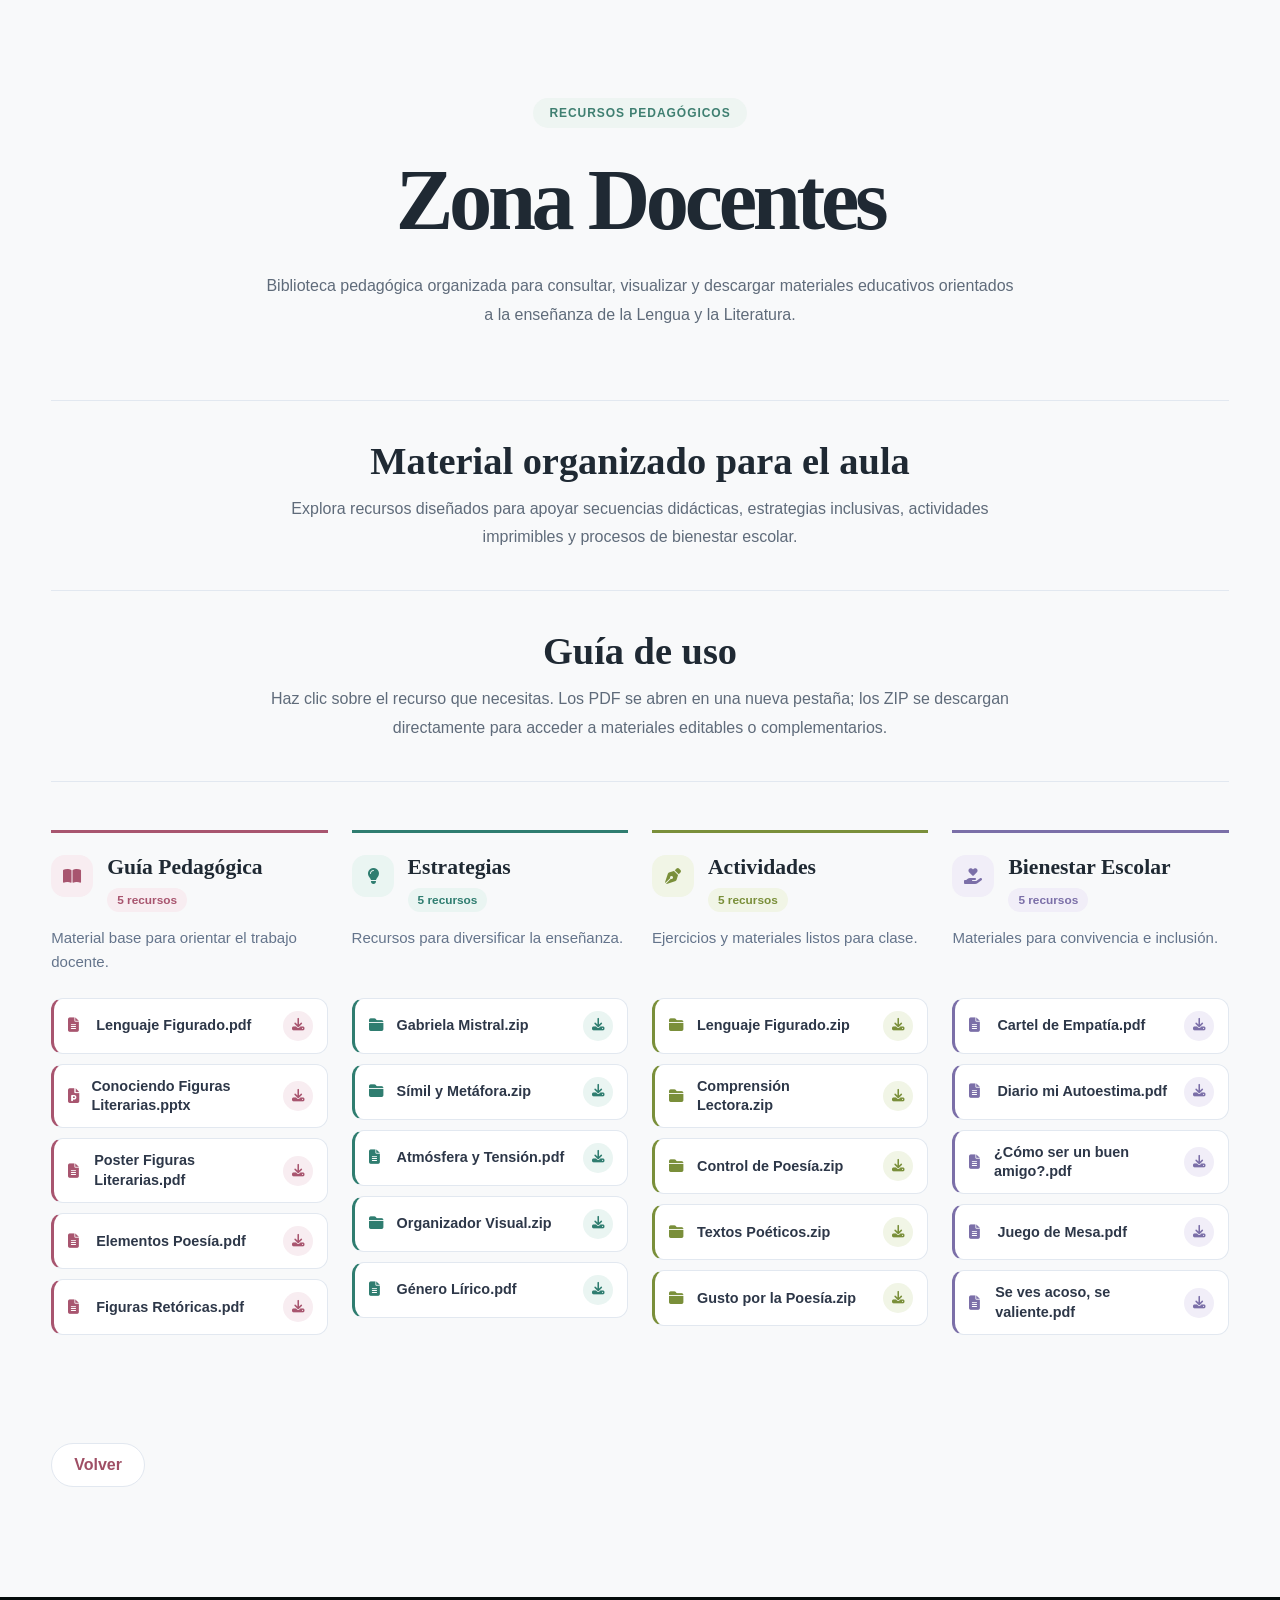
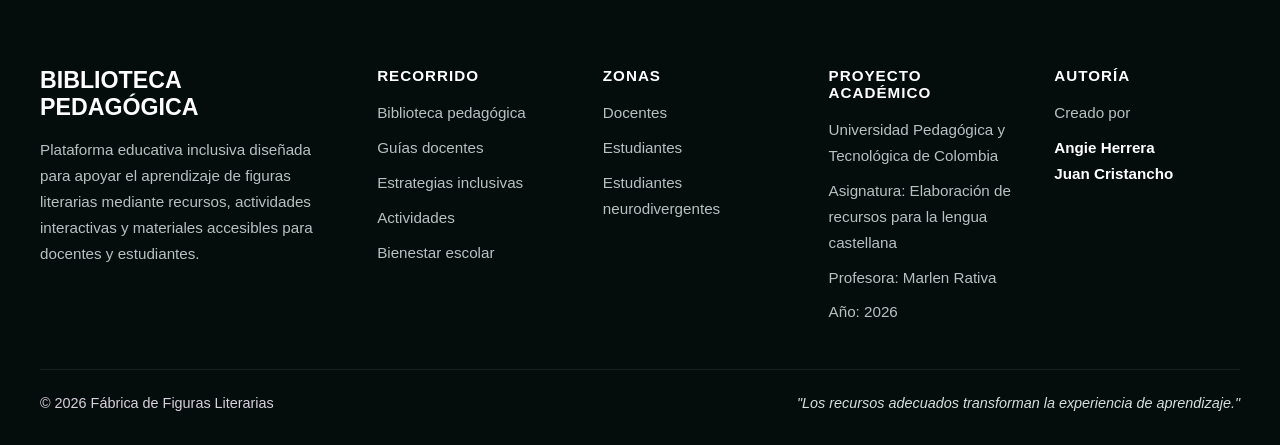
==== commit 14545eda: "Update docentes.html" ====
--- a/docentes.html
+++ b/docentes.html
@@ -176,11 +176,26 @@
       <p>Materiales para convivencia e inclusión.</p>
 
       <div class="lista-recursos">
-        <a href="#"><span><i class="fa-solid fa-clock"></i> Actividad 1</span><i class="fa-solid fa-plus"></i></a>
-        <a href="#"><span><i class="fa-solid fa-clock"></i> Actividad 2</span><i class="fa-solid fa-plus"></i></a>
-        <a href="#"><span><i class="fa-solid fa-clock"></i> Actividad 3</span><i class="fa-solid fa-plus"></i></a>
-        <a href="#"><span><i class="fa-solid fa-clock"></i> Actividad 4</span><i class="fa-solid fa-plus"></i></a>
-        <a href="#"><span><i class="fa-solid fa-clock"></i> Actividad 5</span><i class="fa-solid fa-plus"></i></a>
+        <a href="recursos/actividades/Catel empatía.pdf" target="_blank">
+          <span><i class="fa-solid fa-file-lines"></i> Cartel de Empatía.pdf</span>
+          <i class="fa-solid fa-download"></i>
+        </a>
+        <a href="recursos/actividades/Diario_mi autoestima.pdf" target="_blank">
+          <span><i class="fa-solid fa-file-lines"></i>Diario mi Autoestima.pdf</span>
+          <i class="fa-solid fa-download"></i>
+        </a>
+        <a href="recursos/actividades/Hoja de actividad_como ser buen amigo.pdf" target="_blank">
+          <span><i class="fa-solid fa-file-lines"></i>¿Cómo ser un buen amigo?.pdf</span>
+          <i class="fa-solid fa-download"></i>
+        </a>
+        <a href="recursos/actividades/Juego de mesa.pdf" target="_blank">
+          <span><i class="fa-solid fa-file-lines"></i>Juego de Mesa.pdf</span>
+          <i class="fa-solid fa-download"></i>
+        </a>
+        <a href="recursos/actividades/Póster_Si ves acoso se valiente.pdf" target="_blank">
+          <span><i class="fa-solid fa-file-lines"></i>Se ves acoso, se valiente.pdf</span>
+          <i class="fa-solid fa-download"></i>
+        </a>
       </div>
     </article>
 
@@ -254,6 +269,7 @@
 
             <p class="authors">
                 Angie Herrera<br>
+                Juan Cristancho
             </p>
 
         </div>
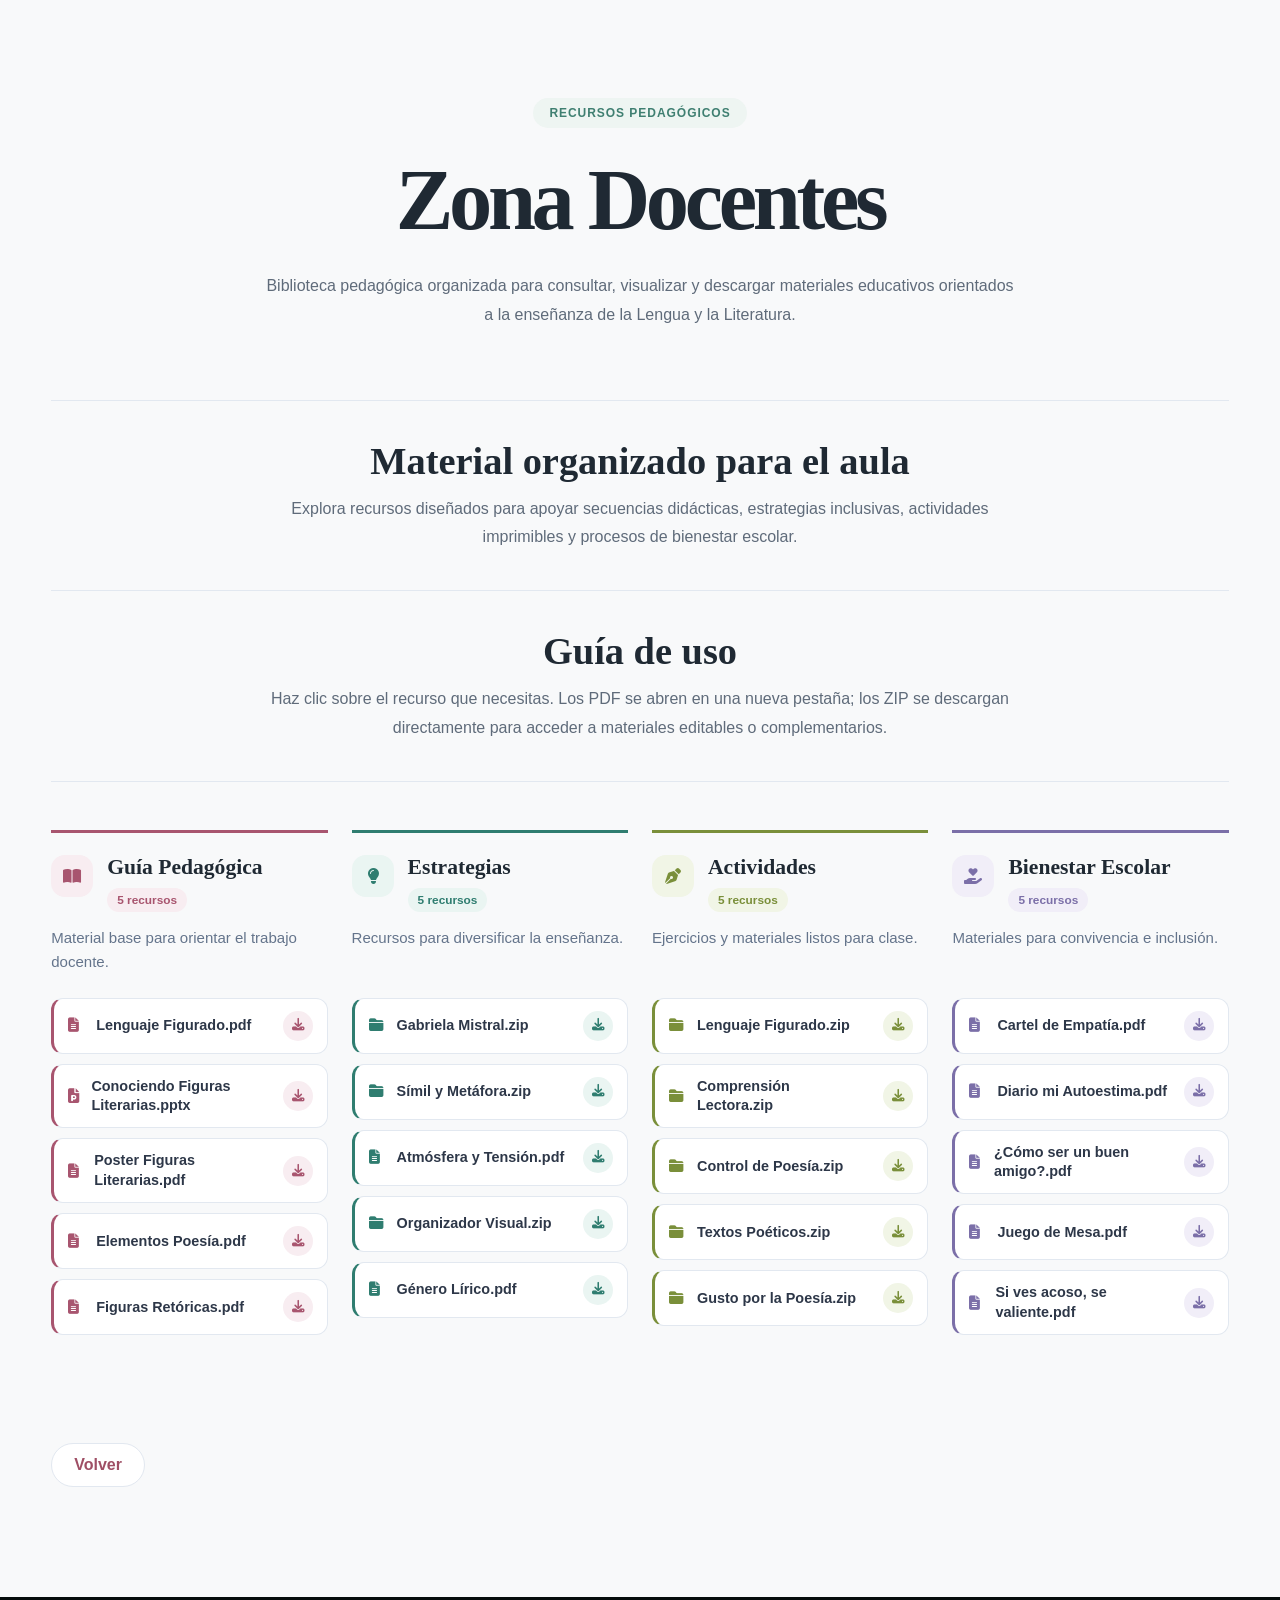
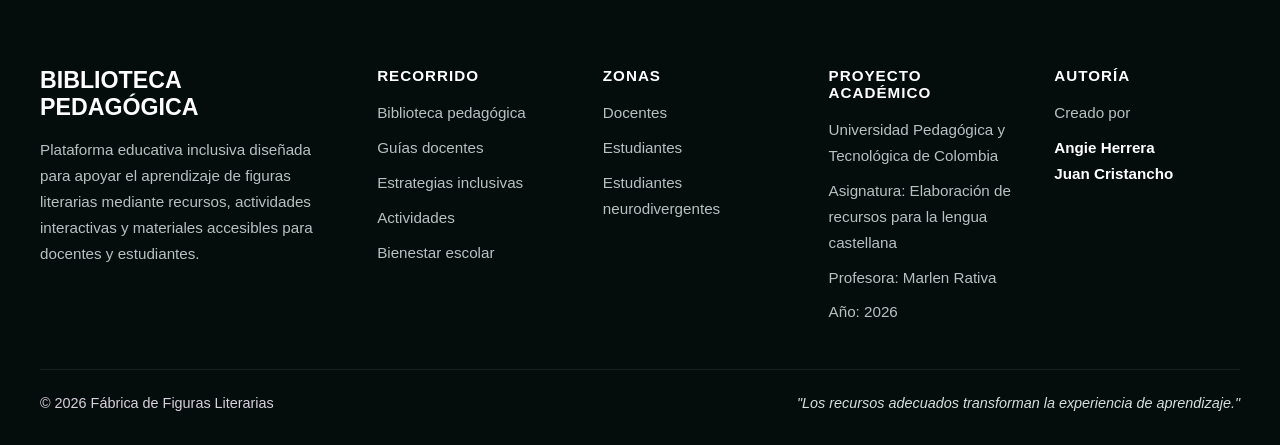
==== commit daf68199: "Update docentes.html" ====
--- a/docentes.html
+++ b/docentes.html
@@ -193,7 +193,7 @@
           <i class="fa-solid fa-download"></i>
         </a>
         <a href="recursos/actividades/Póster_Si ves acoso se valiente.pdf" target="_blank">
-          <span><i class="fa-solid fa-file-lines"></i>Se ves acoso, se valiente.pdf</span>
+          <span><i class="fa-solid fa-file-lines"></i>Si ves acoso, se valiente.pdf</span>
           <i class="fa-solid fa-download"></i>
         </a>
       </div>
